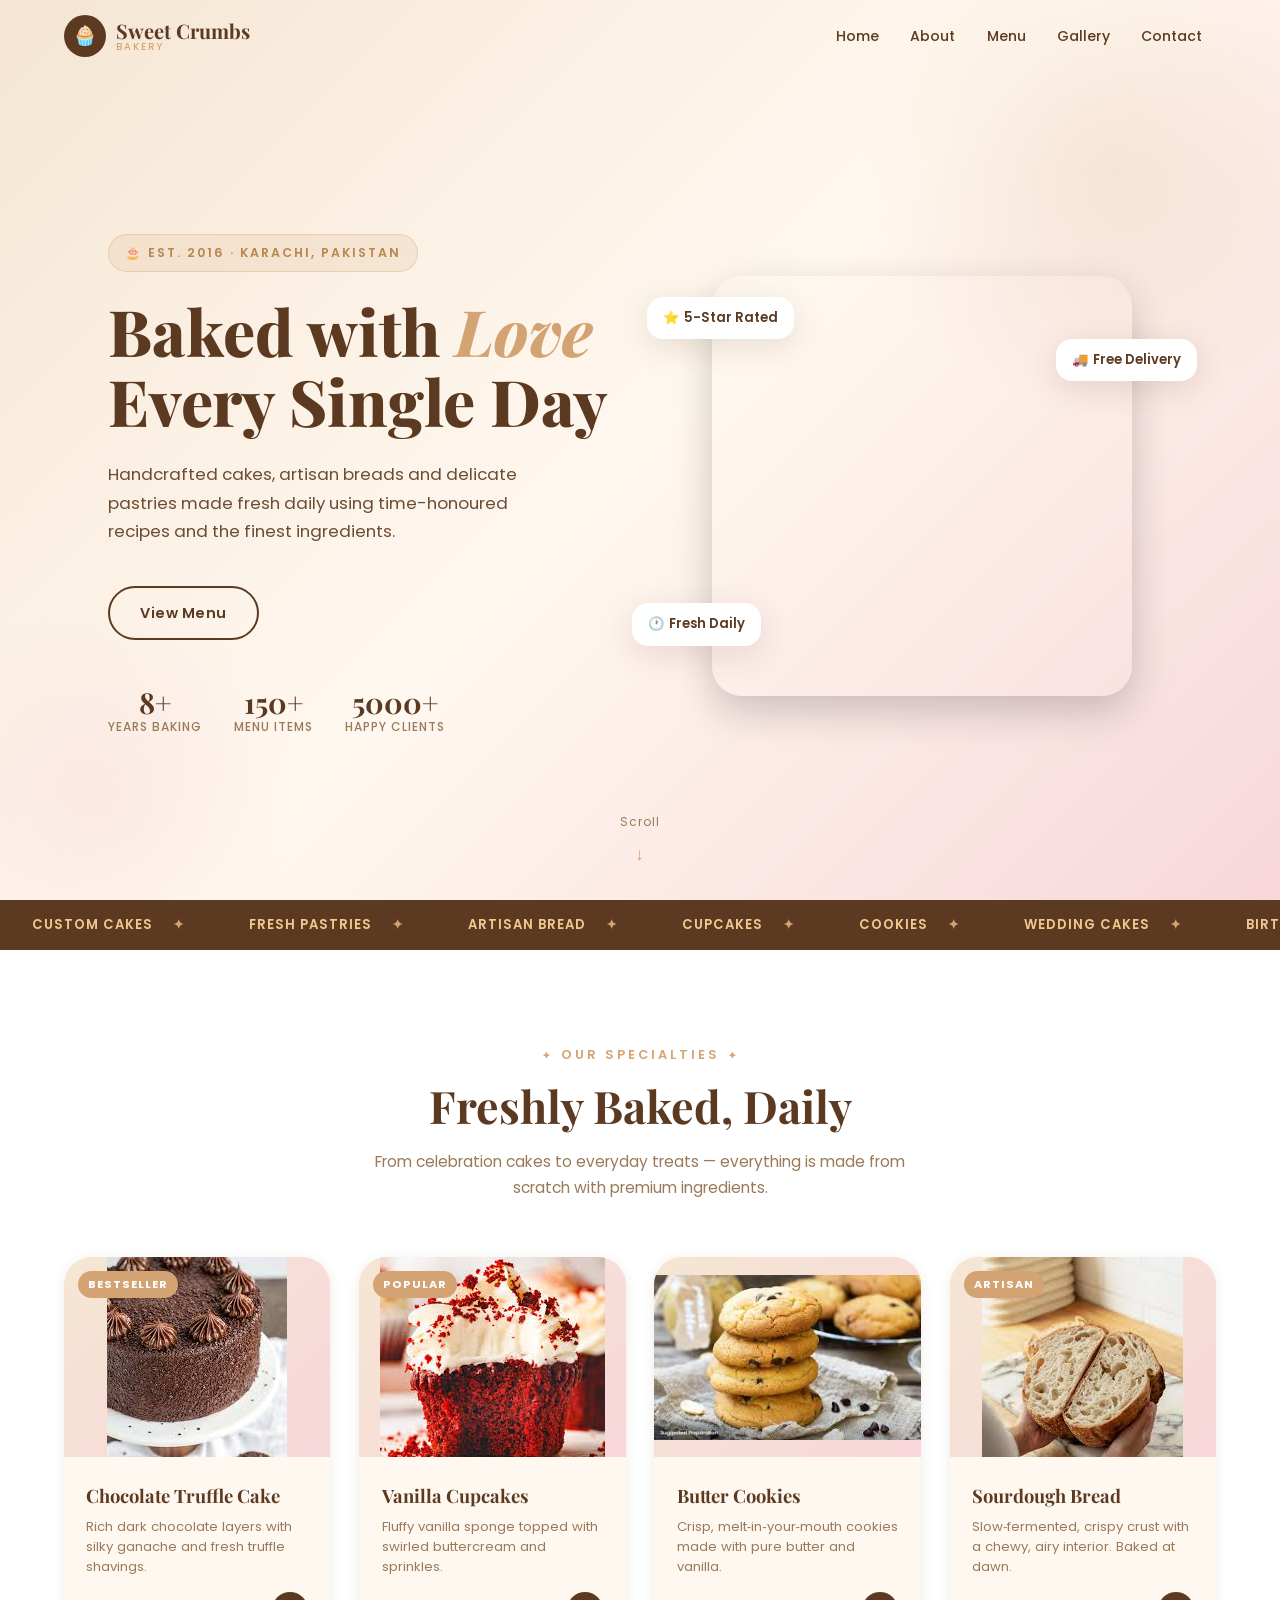
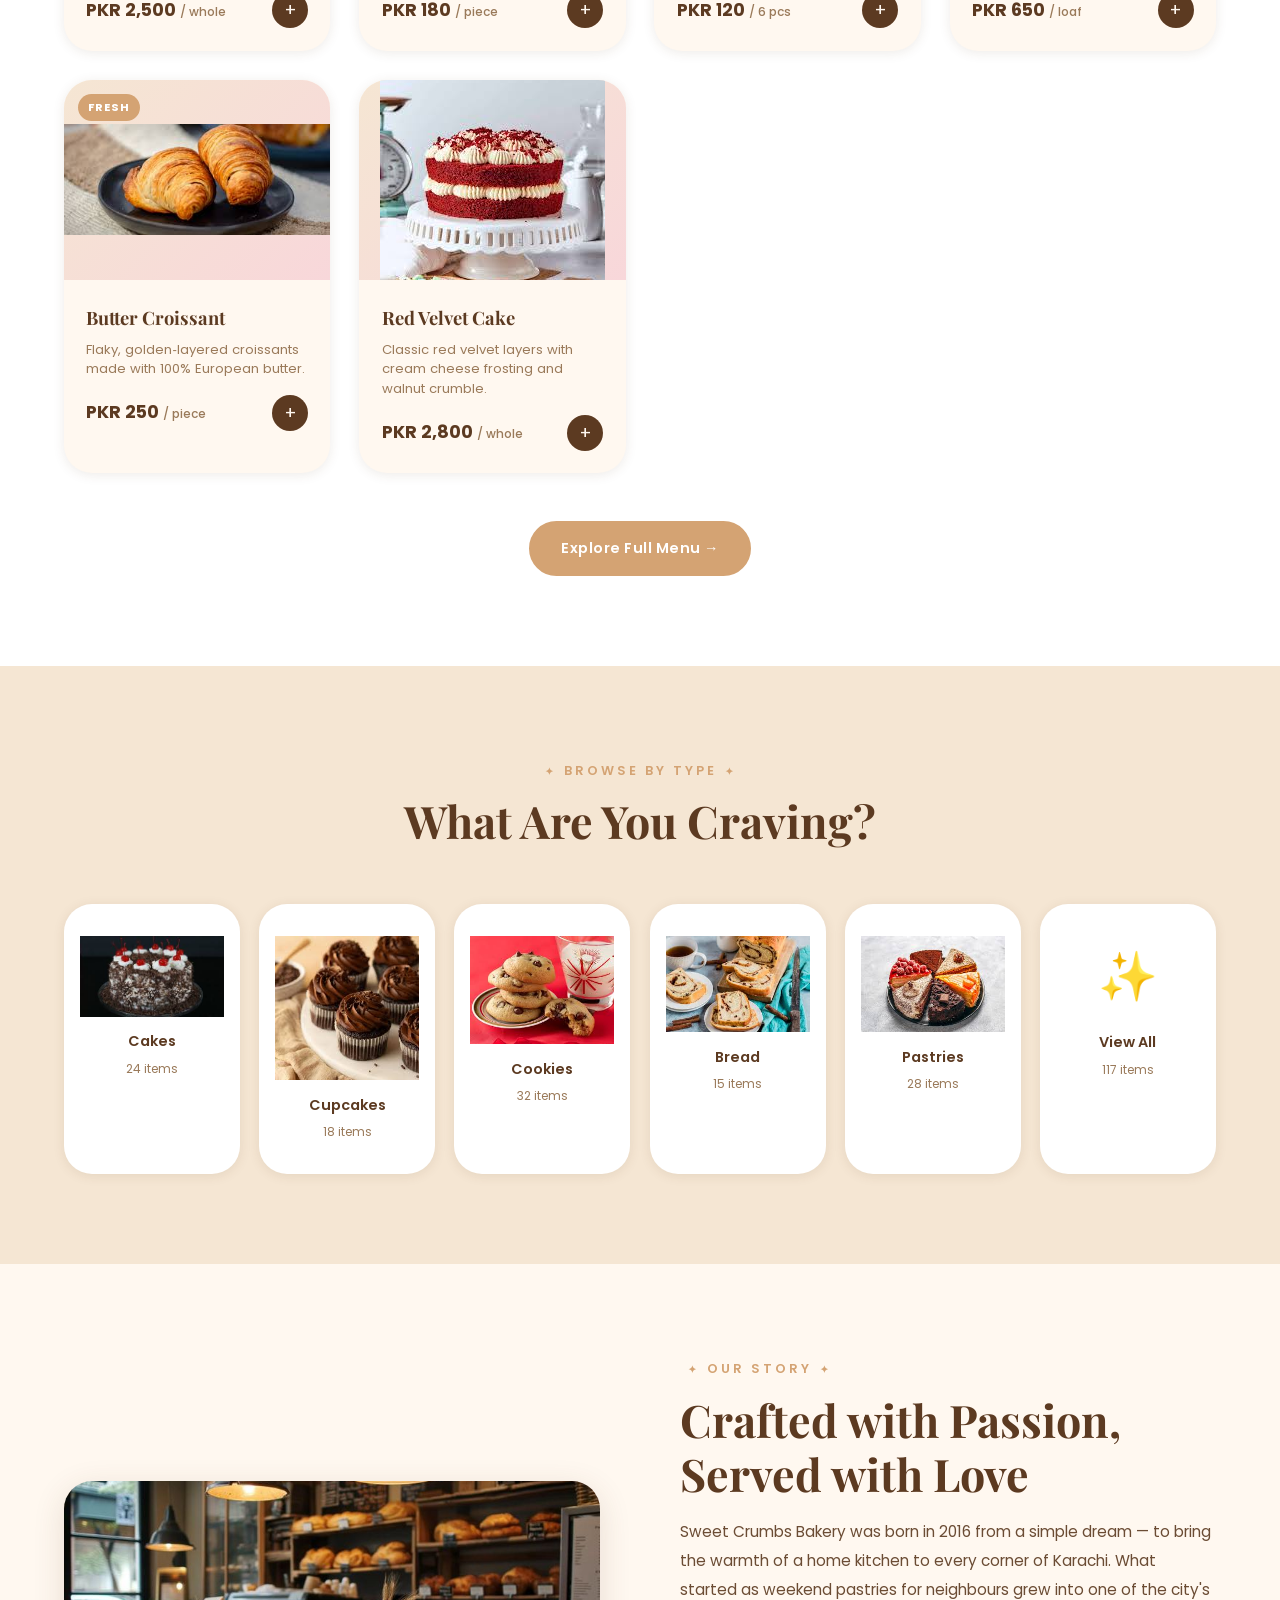
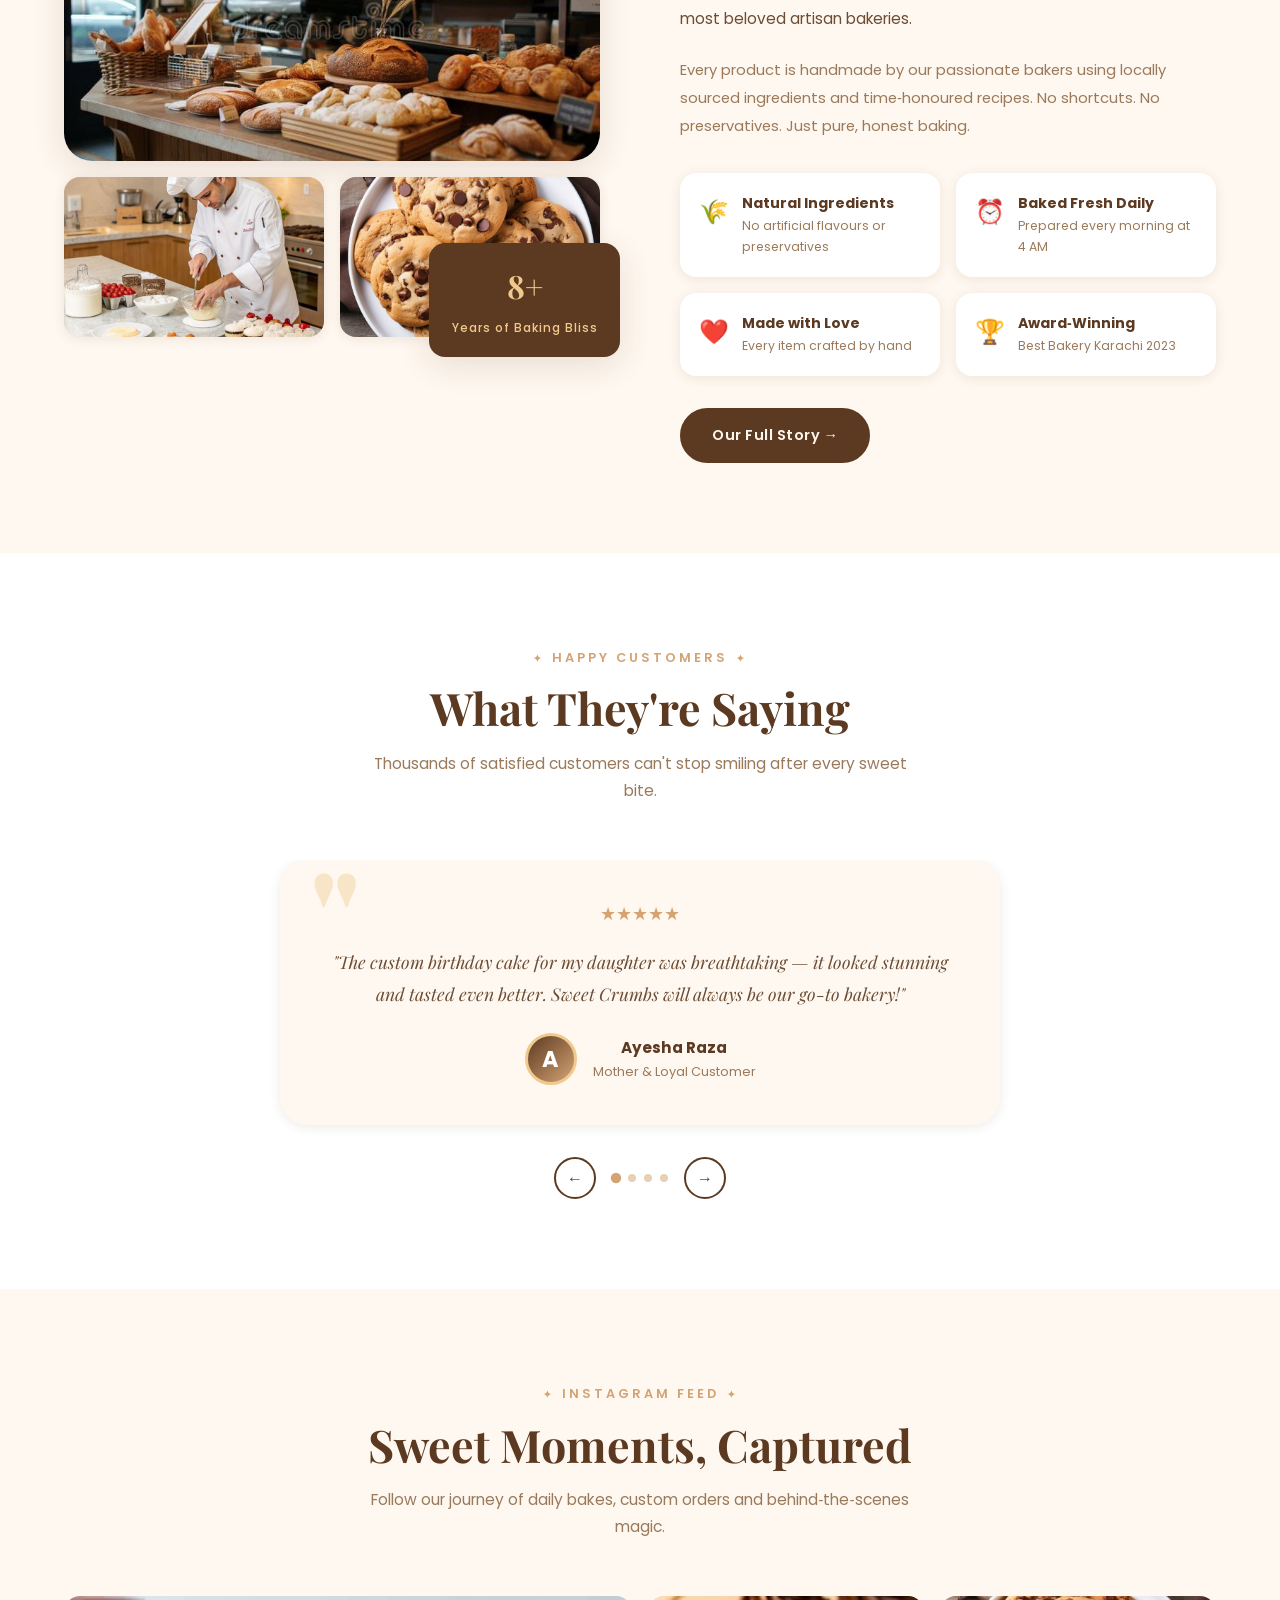
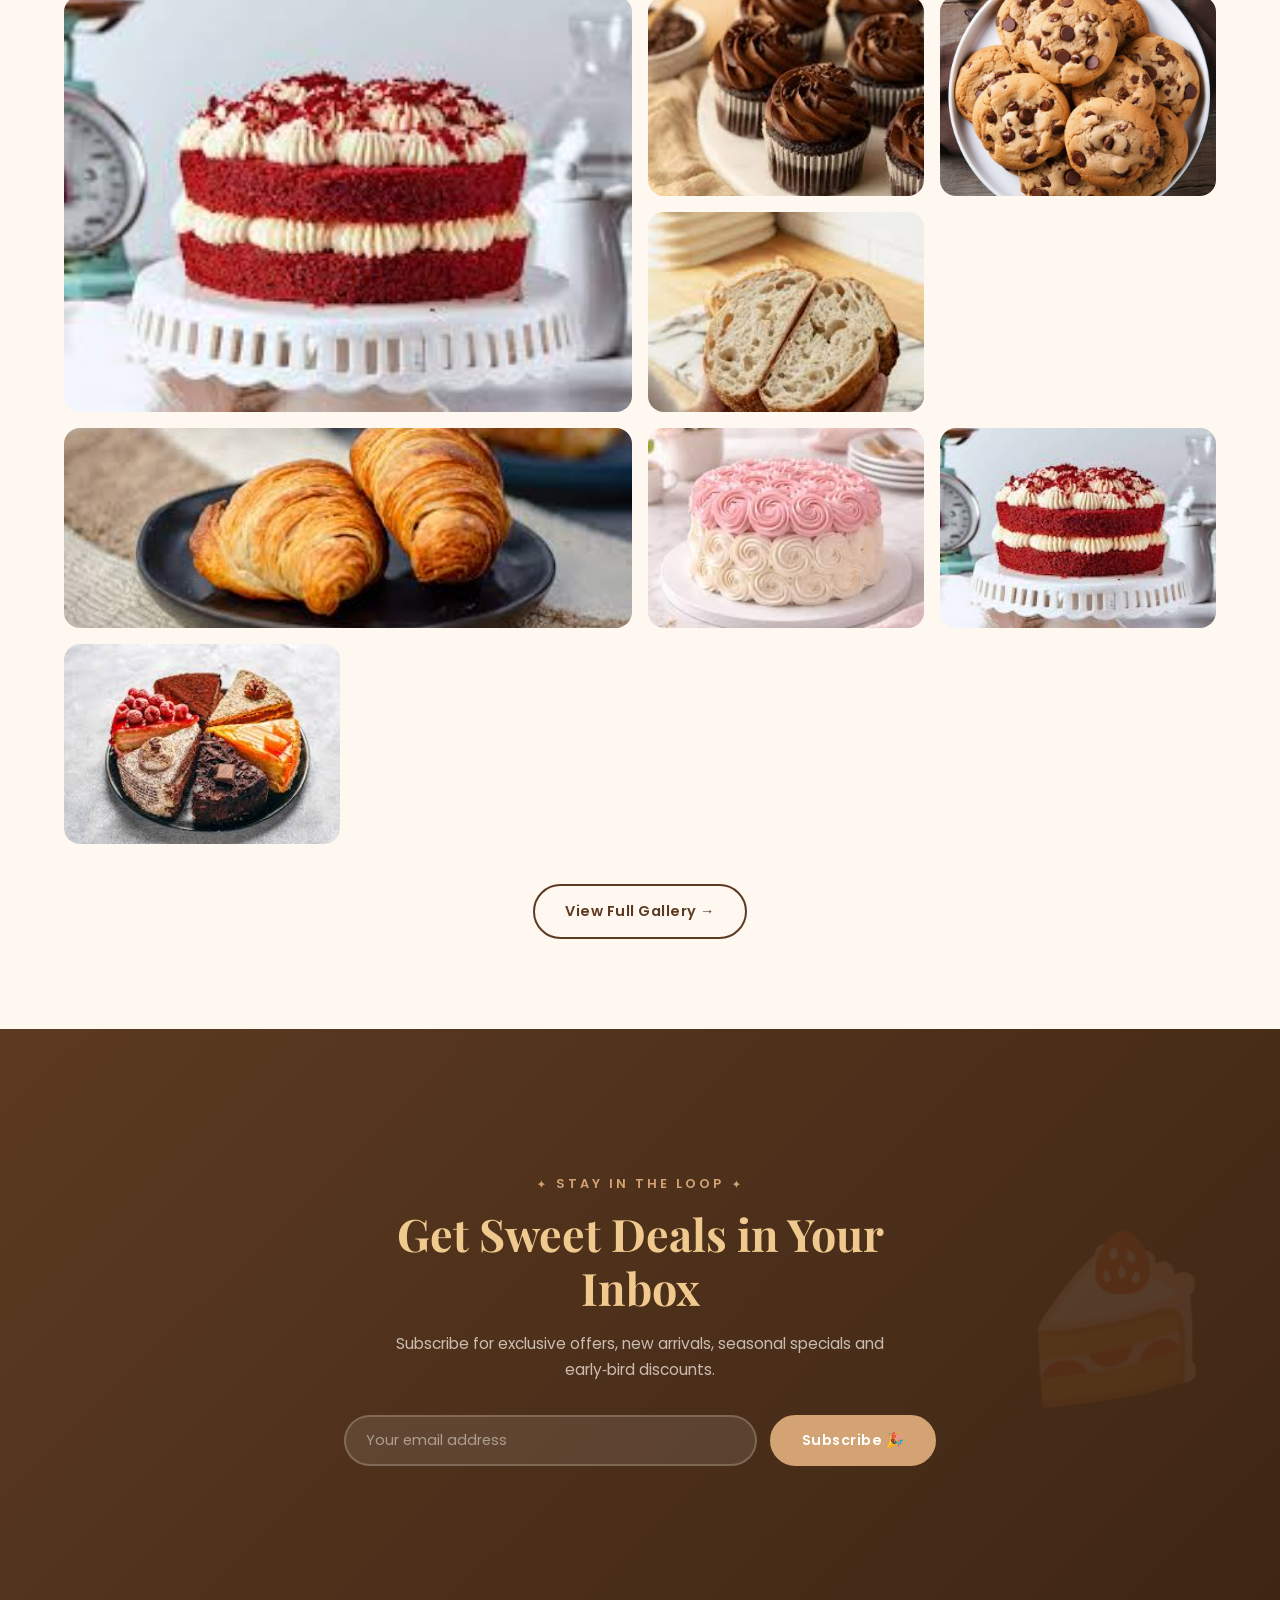
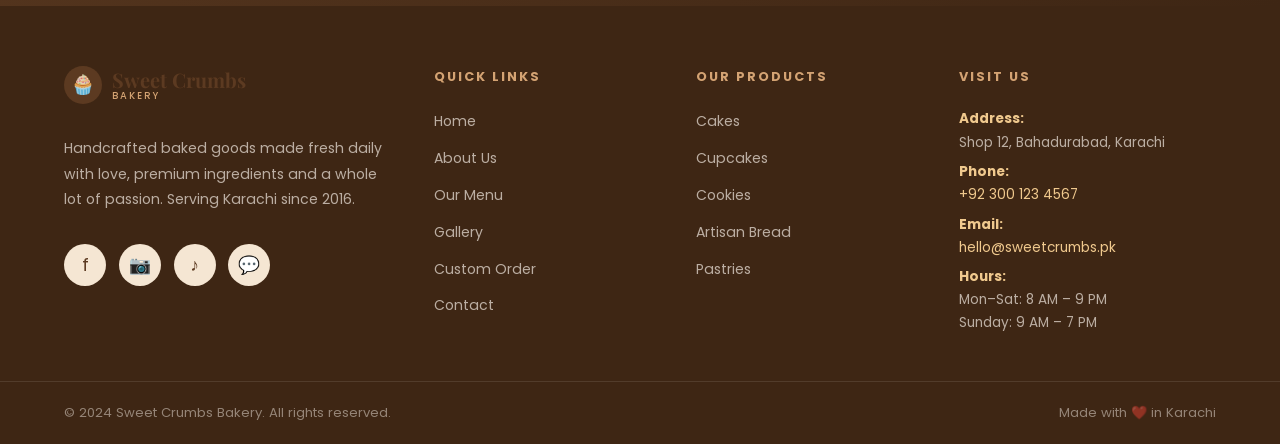
==== index.html @ fd93dc58 "Add files via upload" ====
<!DOCTYPE html>
<html lang="en">
<head>
  <meta charset="UTF-8" />
  <meta name="viewport" content="width=device-width, initial-scale=1.0" />
  <meta name="description" content="Sweet Crumbs Bakery – Handcrafted cakes, pastries, cupcakes and artisan breads baked fresh daily with love in Karachi." />
  <meta name="keywords" content="bakery, cakes, cupcakes, pastries, artisan bread, custom cakes, Karachi" />
  <meta name="author" content="Sweet Crumbs Bakery" />
  <title>Sweet Crumbs Bakery – Baked with Love</title>

  <!-- Google Fonts -->
  <link rel="preconnect" href="https://fonts.googleapis.com" />
  <link rel="preconnect" href="https://fonts.gstatic.com" crossorigin />
  <link href="https://fonts.googleapis.com/css2?family=Playfair+Display:ital,wght@0,400;0,500;0,600;0,700;0,800;1,400;1,600&family=Poppins:wght@300;400;500;600;700&display=swap" rel="stylesheet" />

  <!-- Main Stylesheet -->
  <link rel="stylesheet" href="style.css" />
</head>
<body>

  <!-- ========== LOADING SCREEN ========== -->
  <div id="loading-screen" role="status" aria-label="Loading">
    <div class="loader-logo">Sweet <span>Crumbs</span></div>
    <div class="loader-bar"><div class="loader-bar-fill"></div></div>
  </div>

  <!-- ========== SCROLL TO TOP ========== -->
  <button id="scroll-top" aria-label="Scroll back to top">↑</button>

  <!-- ========== NAVBAR ========== -->
  <header>
    <nav class="navbar" id="navbar" role="navigation" aria-label="Main navigation">
      <div class="nav-inner">

        <!-- Logo -->
        <a href="index.html" class="nav-logo" aria-label="Sweet Crumbs Bakery – Home">
          <div class="nav-logo-icon" aria-hidden="true">🧁</div>
          <div class="nav-logo-text">
            Sweet Crumbs
            <small>Bakery</small>
          </div>
        </a>

        <!-- Desktop Links -->
        <ul class="nav-links" role="list">
          <li><a href="index.html" class="active" aria-current="page">Home</a></li>
          <li><a href="about.html">About</a></li>
          <li><a href="menu.html">Menu</a></li>
          <li><a href="gallery.html">Gallery</a></li>
          <li><a href="contact.html">Contact</a></li>
          
        </ul>

        <!-- Hamburger Button -->
        <button class="hamburger" id="hamburger-btn" aria-label="Open mobile menu" aria-expanded="false" aria-controls="mobile-menu">
          <span></span>
          <span></span>
          <span></span>
        </button>

      </div>

      <!-- Mobile Menu -->
      <div id="mobile-menu" class="mobile-menu" role="navigation" aria-label="Mobile navigation">
        <a href="index.html">Home</a>
        <a href="about.html">About</a>
        <a href="menu.html">Menu</a>
        <a href="gallery.html">Gallery</a>
        <a href="contact.html">Contact</a>
        
      </div>

    </nav>
  </header>

  <main>

    <!-- ========== HERO SECTION ========== -->
<section class="hero" id="hero" aria-labelledby="hero-heading">
  <div class="hero-inner">

    <!-- Text Content -->
    <div class="hero-content">
      <div class="hero-badge">🎂 Est. 2016 · Karachi, Pakistan</div>

      <h1 class="hero-title" id="hero-heading">
        Baked with
        <em>Love</em>
        <span class="line-break">Every Single Day</span>
      </h1>

      <p class="hero-desc">
        Handcrafted cakes, artisan breads and delicate pastries made fresh
        daily using time-honoured recipes and the finest ingredients.
      </p>

      <div class="hero-btns">
       
        <a href="menu.html" class="btn btn-outline">View Menu</a>
      </div>

      <!-- Stats -->
      <div class="hero-stats">
        <div class="stat-item">
          <div class="stat-num" data-target="8" data-suffix="+">0+</div>
          <div class="stat-label">Years Baking</div>
        </div>

        <div class="stat-item">
          <div class="stat-num" data-target="150" data-suffix="+">0+</div>
          <div class="stat-label">Menu Items</div>
        </div>

        <div class="stat-item">
          <div class="stat-num" data-target="5000" data-suffix="+">0+</div>
          <div class="stat-label">Happy Clients</div>
        </div>
      </div>
    </div>
    <!-- /hero-content -->


    <!-- Visual -->
    <div class="hero-visual" aria-hidden="true">

      <!-- Video -->
      <div class="hero-video-wrap">
        <video autoplay muted loop playsinline class="hero-video">
          <source src="assets/video.crdownload" type="video/mp4">
          Your browser does not support the video tag.
        </video>
      </div>

      <div class="hero-float-1"><span>⭐</span>5-Star Rated</div>
      <div class="hero-float-2"><span>🕐</span>Fresh Daily</div>
      <div class="hero-float-3"><span>🚚</span>Free Delivery</div>

    </div>

  </div>
  <!-- /hero-inner -->

  <div class="scroll-indicator" aria-hidden="true">Scroll</div>
</section>



    <!-- ========== MARQUEE STRIP ========== -->
    <div class="marquee-strip" aria-hidden="true">
      <div class="marquee-track">
        <span class="marquee-item">Custom Cakes</span>
        <span class="marquee-item">Fresh Pastries</span>
        <span class="marquee-item">Artisan Bread</span>
        <span class="marquee-item">Cupcakes</span>
        <span class="marquee-item">Cookies</span>
        <span class="marquee-item">Wedding Cakes</span>
        <span class="marquee-item">Birthday Cakes</span>
        <span class="marquee-item">Macarons</span>
        <span class="marquee-item">Danish Pastries</span>
        <span class="marquee-item">Sourdough Bread</span>
        <!-- duplicated by JS for seamless loop -->
      </div>
    </div>

    <!-- ========== FEATURED PRODUCTS ========== -->
    <section class="featured section-pad" id="featured" aria-labelledby="featured-heading">
      <div class="container">

        <div class="section-header reveal">
          <span class="section-subtitle">Our Specialties</span>
          <h2 class="section-title" id="featured-heading">Freshly Baked, Daily</h2>
          <p class="section-desc">From celebration cakes to everyday treats — everything is made from scratch with premium ingredients.</p>
        </div>

        <div class="products-grid">

          <!-- Card 1 -->
          <article class="product-card reveal delay-1">
            <div class="product-img">
              <span class="product-badge">Bestseller</span>
              <span aria-hidden="true"><img src="assets/choclate triffle.jpg"></span>
            </div>
            <div class="product-body">
              <h3 class="product-name">Chocolate Truffle Cake</h3>
              <p class="product-desc">Rich dark chocolate layers with silky ganache and fresh truffle shavings.</p>
              <div class="product-footer">
                <div class="product-price">PKR 2,500 <span>/ whole</span></div>
                <button class="product-add" aria-label="Add Chocolate Truffle Cake to cart">+</button>
              </div>
            </div>
          </article>

          <!-- Card 2 -->
          <article class="product-card reveal delay-2">
            <div class="product-img">
              <span class="product-badge">Popular</span>
              <span aria-hidden="true"><img src="assets/Red Velvet Cupcakes.jpg"></span>
            </div>
            <div class="product-body">
              <h3 class="product-name">Vanilla Cupcakes</h3>
              <p class="product-desc">Fluffy vanilla sponge topped with swirled buttercream and sprinkles.</p>
              <div class="product-footer">
                <div class="product-price">PKR 180 <span>/ piece</span></div>
                <button class="product-add" aria-label="Add Vanilla Cupcakes to cart">+</button>
              </div>
            </div>
          </article>

          <!-- Card 3 -->
          <article class="product-card reveal delay-3">
            <div class="product-img">
              <span aria-hidden="true"><img src="assets/Butter Cookies.jpg"></span>
             
            </div>
            <div class="product-body">
              <h3 class="product-name">Butter Cookies</h3>
              <p class="product-desc">Crisp, melt‑in‑your‑mouth cookies made with pure butter and vanilla.</p>
              <div class="product-footer">
                <div class="product-price">PKR 120 <span>/ 6 pcs</span></div>
                <button class="product-add" aria-label="Add Butter Cookies to cart">+</button>
              </div>
            </div>
          </article>

          <!-- Card 4 -->
          <article class="product-card reveal delay-4">
            <div class="product-img">
              <span class="product-badge">Artisan</span>
              <span aria-hidden="true"><img src="assets/Classic-Sourdough.jpg"></span>
            </div>
            <div class="product-body">
              <h3 class="product-name">Sourdough Bread</h3>
              <p class="product-desc">Slow‑fermented, crispy crust with a chewy, airy interior. Baked at dawn.</p>
              <div class="product-footer">
                <div class="product-price">PKR 650 <span>/ loaf</span></div>
                <button class="product-add" aria-label="Add Sourdough Bread to cart">+</button>
              </div>
            </div>
          </article>

          <!-- Card 5 -->
          <article class="product-card reveal delay-1">
            <div class="product-img">
              <span class="product-badge">Fresh</span>
              <span aria-hidden="true"><img src="assets/Butter-Croissant.jpg"></span>
            </div>
            <div class="product-body">
              <h3 class="product-name">Butter Croissant</h3>
              <p class="product-desc">Flaky, golden‑layered croissants made with 100% European butter.</p>
              <div class="product-footer">
                <div class="product-price">PKR 250 <span>/ piece</span></div>
                <button class="product-add" aria-label="Add Butter Croissant to cart">+</button>
              </div>
            </div>
          </article>

          <!-- Card 6 -->
          <article class="product-card reveal delay-2">
            <div class="product-img">
              <span aria-hidden="true"><img src="assets/download.jpg"></span>
            </div>
            <div class="product-body">
              <h3 class="product-name">Red Velvet Cake</h3>
              <p class="product-desc">Classic red velvet layers with cream cheese frosting and walnut crumble.</p>
              <div class="product-footer">
                <div class="product-price">PKR 2,800 <span>/ whole</span></div>
                <button class="product-add" aria-label="Add Red Velvet Cake to cart">+</button>
              </div>

            </div>
          </article>

        </div><!-- /products-grid -->

        <div style="text-align:center;margin-top:3rem;">
          <a href="menu.html" class="btn btn-gold reveal">Explore Full Menu →</a>
        </div>

      </div>
    </section>

    <!-- ========== BROWSE BY CATEGORY ========== -->
    <section class="categories section-pad" id="categories" aria-labelledby="cats-heading">
      <div class="container">

        <div class="section-header reveal">
          <span class="section-subtitle">Browse By Type</span>
          <h2 class="section-title" id="cats-heading">What Are You Craving?</h2>
        </div>

        <div class="cats-grid">
          <div class="cat-card reveal delay-1" data-filter="cakes" role="button" tabindex="0" aria-label="Browse Cakes">
            <span class="cat-icon" aria-hidden="true"><img src="assets/Black Forest Cake.jpg"></span>
            <div class="cat-name">Cakes</div>
            <div class="cat-count">24 items</div>
          </div>
          <div class="cat-card reveal delay-2" data-filter="cupcakes" role="button" tabindex="0" aria-label="Browse Cupcakes">
            <span class="cat-icon" aria-hidden="true"><img src="assets/Chocolate Fudge Cupcakes.jpg"></span>
            <div class="cat-name">Cupcakes</div>
            <div class="cat-count">18 items</div>
          </div>
          <div class="cat-card reveal delay-3" data-filter="cookies" role="button" tabindex="0" aria-label="Browse Cookies">
            <span class="cat-icon" aria-hidden="true"><img src="assets/Chocolate-Chip-Cookies.jpg"></span>
            <div class="cat-name">Cookies</div>
            <div class="cat-count">32 items</div>
          </div>
          <div class="cat-card reveal delay-4" data-filter="bread" role="button" tabindex="0" aria-label="Browse Bread">
            <span class="cat-icon" aria-hidden="true"><img src="assets/Cinnamon Raisin Bread.jpg"></span>
            <div class="cat-name">Bread</div>
            <div class="cat-count">15 items</div>
          </div>
          <div class="cat-card reveal delay-1" data-filter="pastries" role="button" tabindex="0" aria-label="Browse Pastries">
            <span class="cat-icon" aria-hidden="true"><img src="assets/pastries.jpg"></span>
            <div class="cat-name">Pastries</div>
            <div class="cat-count">28 items</div>
          </div>
          <div class="cat-card reveal delay-2" data-filter="all" role="button" tabindex="0" aria-label="View All Products">
            <span class="cat-icon" aria-hidden="true">✨</span>
            <div class="cat-name">View All</div>
            <div class="cat-count">117 items</div>
          </div>
        </div>

      </div>
    </section>

    <!-- ========== ABOUT PREVIEW ========== -->
    <section class="about section-pad" id="about-preview" aria-labelledby="about-prev-heading">
      <div class="container">
        <div class="about-inner">

          <!-- Image Grid -->
          <div class="about-img-grid reveal-left">
            <div class="about-img-main" aria-hidden="true"><img src="assets/baker1.jpg" alt=""></div>
            <div class="about-img-sm" aria-hidden="true"><img src="assets/chef.jpg" alt=""></div>
            <div class="about-img-sm" aria-hidden="true"><img src="assets/cookie.jpg" alt=""></div>
            <div class="about-badge-float">
              <strong>8+</strong>
              <span>Years of Baking Bliss</span>
            </div>
          </div>

          <!-- Text -->
          <div class="about-content reveal-right">
            <span class="section-subtitle">Our Story</span>
            <h2 class="section-title" id="about-prev-heading">Crafted with Passion, Served with Love</h2>
            <p style="color:var(--text-mid);margin-bottom:1.5rem;font-size:.96rem;line-height:1.9;">
              Sweet Crumbs Bakery was born in 2016 from a simple dream — to bring the warmth of a home kitchen
              to every corner of Karachi. What started as weekend pastries for neighbours grew into one of the
              city's most beloved artisan bakeries.
            </p>
            <p style="color:var(--text-light);margin-bottom:2rem;font-size:.92rem;line-height:1.9;">
              Every product is handmade by our passionate bakers using locally sourced ingredients and time‑honoured
              recipes. No shortcuts. No preservatives. Just pure, honest baking.
            </p>

            <div class="about-features">
              <div class="about-feat-item">
                <div class="about-feat-icon" aria-hidden="true">🌾</div>
                <div>
                  <div class="about-feat-title">Natural Ingredients</div>
                  <div class="about-feat-desc">No artificial flavours or preservatives</div>
                </div>
              </div>
              <div class="about-feat-item">
                <div class="about-feat-icon" aria-hidden="true">⏰</div>
                <div>
                  <div class="about-feat-title">Baked Fresh Daily</div>
                  <div class="about-feat-desc">Prepared every morning at 4 AM</div>
                </div>
              </div>
              <div class="about-feat-item">
                <div class="about-feat-icon" aria-hidden="true">❤️</div>
                <div>
                  <div class="about-feat-title">Made with Love</div>
                  <div class="about-feat-desc">Every item crafted by hand</div>
                </div>
              </div>
              <div class="about-feat-item">
                <div class="about-feat-icon" aria-hidden="true">🏆</div>
                <div>
                  <div class="about-feat-title">Award‑Winning</div>
                  <div class="about-feat-desc">Best Bakery Karachi 2023</div>
                </div>
              </div>
            </div>

            <a href="about.html" class="btn btn-primary">Our Full Story →</a>
          </div>

        </div>
      </div>
    </section>

    <!-- ========== TESTIMONIALS ========== -->
    <section class="testimonials section-pad" id="testimonials" aria-labelledby="testi-heading">
      <div class="container">

        <div class="section-header reveal">
          <span class="section-subtitle">Happy Customers</span>
          <h2 class="section-title" id="testi-heading">What They're Saying</h2>
          <p class="section-desc">Thousands of satisfied customers can't stop smiling after every sweet bite.</p>
        </div>

        <div class="testimonials-slider reveal">
          <div class="testimonials-track">

            <!-- Slide 1 -->
            <div class="testimonial-slide">
              <div class="testimonial-card">
                <div class="testimonial-stars" aria-label="5 out of 5 stars">★★★★★</div>
                <p class="testimonial-text">
                  "The custom birthday cake for my daughter was breathtaking — it looked stunning and tasted
                  even better. Sweet Crumbs will always be our go‑to bakery!"
                </p>
                <div class="testimonial-author">
                  <div class="author-avatar" aria-hidden="true">A</div>
                  <div>
                    <div class="author-name">Ayesha Raza</div>
                    <div class="author-role">Mother &amp; Loyal Customer</div>
                  </div>
                </div>
              </div>
            </div>

            <!-- Slide 2 -->
            <div class="testimonial-slide">
              <div class="testimonial-card">
                <div class="testimonial-stars" aria-label="5 out of 5 stars">★★★★★</div>
                <p class="testimonial-text">
                  "I order their sourdough every week without fail. Perfect crust, soft inside, amazing
                  flavour — the best artisan bread in Karachi. Highly recommended!"
                </p>
                <div class="testimonial-author">
                  <div class="author-avatar" aria-hidden="true">O</div>
                  <div>
                    <div class="author-name">Omar Farooq</div>
                    <div class="author-role">Food Blogger, Karachi Eats</div>
                  </div>
                </div>
              </div>
            </div>

            <!-- Slide 3 -->
            <div class="testimonial-slide">
              <div class="testimonial-card">
                <div class="testimonial-stars" aria-label="5 out of 5 stars">★★★★★</div>
                <p class="testimonial-text">
                  "Our office ordered croissants for a corporate event and the feedback was incredible.
                  Professional, on‑time, and truly delicious. We'll definitely order again!"
                </p>
                <div class="testimonial-author">
                  <div class="author-avatar" aria-hidden="true">S</div>
                  <div>
                    <div class="author-name">Sara Khan</div>
                    <div class="author-role">HR Manager, Tech Firm</div>
                  </div>
                </div>
              </div>
            </div>

            <!-- Slide 4 -->
            <div class="testimonial-slide">
              <div class="testimonial-card">
                <div class="testimonial-stars" aria-label="5 out of 5 stars">★★★★★</div>
                <p class="testimonial-text">
                  "Their red velvet cake for our anniversary was a dream. Light frosting, not too sweet.
                  Every guest asked where we ordered from. Sweet Crumbs is pure magic!"
                </p>
                <div class="testimonial-author">
                  <div class="author-avatar" aria-hidden="true">Z</div>
                  <div>
                    <div class="author-name">Zara &amp; Bilal</div>
                    <div class="author-role">Anniversary Couple</div>
                  </div>
                </div>
              </div>
            </div>

          </div><!-- /testimonials-track -->

          <!-- Controls -->
          <div class="slider-controls">
            <button class="slider-btn prev" aria-label="Previous testimonial">←</button>
            <div class="slider-dots" role="tablist" aria-label="Testimonial navigation">
              <button class="slider-dot active" role="tab" aria-label="Testimonial 1" aria-selected="true"></button>
              <button class="slider-dot" role="tab" aria-label="Testimonial 2" aria-selected="false"></button>
              <button class="slider-dot" role="tab" aria-label="Testimonial 3" aria-selected="false"></button>
              <button class="slider-dot" role="tab" aria-label="Testimonial 4" aria-selected="false"></button>
            </div>
            <button class="slider-btn next" aria-label="Next testimonial">→</button>
          </div>

        </div><!-- /testimonials-slider -->
      </div>
    </section>

    <!-- ========== GALLERY PREVIEW / INSTAGRAM FEED ========== -->
    <section class="gallery-section section-pad" id="gallery-preview" aria-labelledby="gallery-prev-heading">
      <div class="container">
     
        <div class="section-header reveal">
          <span class="section-subtitle">Instagram Feed</span>
          <h2 class="section-title" id="gallery-prev-heading">Sweet Moments, Captured</h2>
          <p class="section-desc">Follow our journey of daily bakes, custom orders and behind‑the‑scenes magic.</p>
        </div>

        <div class="gallery-grid reveal">
          <div class="gallery-item" data-emoji="" tabindex="0" aria-label="Open: Custom chocolate cake" role="button"><img src="assets/download.jpg" alt=""></div>
          <div class="gallery-item" data-emoji="🧁" tabindex="0" aria-label="Open: Cupcake platter" role="button"><img src="assets/Chocolate Fudge Cupcakes.jpg" alt=""></div>
          <div class="gallery-item" data-emoji="🍪" tabindex="0" aria-label="Open: Fresh cookies" role="button"><img src="assets/cookie.jpg" alt=""></div>
          <div class="gallery-item" data-emoji="🍞" tabindex="0" aria-label="Open: Sourdough loaves" role="button"><img src="assets/Classic-Sourdough.jpg" alt=""></div>
          <div class="gallery-item" data-emoji="🥐" tabindex="0" aria-label="Open: Butter croissants" role="button"><img src="assets/Butter-Croissant.jpg" alt=""></div>
          <div class="gallery-item" data-emoji="💒" tabindex="0" aria-label="Open: Wedding cake" role="button"><img src="assets/white.jpg" alt=""></div>
          <div class="gallery-item" data-emoji="🍰" tabindex="0" aria-label="Open: Strawberry tart" role="button"><img src="assets/download.jpg" alt=""></div>
          <div class="gallery-item" data-emoji="✨" tabindex="0" aria-label="Open: Pastry display" role="button"><img src="assets/pastries.jpg" alt=""></div>
        </div>

        <div style="text-align:center;margin-top:2.5rem;">
          <a href="gallery.html" class="btn btn-outline reveal">View Full Gallery →</a>
        </div>

      </div>
    </section>

    <!-- Lightbox (shared) -->
    <div id="lightbox" class="lightbox" role="dialog" aria-modal="true" aria-label="Image preview">
      <button class="lightbox-close" aria-label="Close lightbox">✕</button>
      <div class="lightbox-content"></div>
    </div>

    <!-- ========== NEWSLETTER ========== -->
    <section class="newsletter section-pad-sm" id="newsletter" aria-labelledby="newsletter-heading">
      <div class="newsletter-inner">
        <span class="section-subtitle">Stay in the Loop</span>
        <h2 class="section-title" id="newsletter-heading">Get Sweet Deals in Your Inbox</h2>
        <p class="section-desc">Subscribe for exclusive offers, new arrivals, seasonal specials and early‑bird discounts.</p>
        <form class="newsletter-form" id="newsletter-form" novalidate aria-label="Newsletter subscription">
          <input type="email" class="newsletter-input" placeholder="Your email address" aria-label="Email address" required />
          <button type="submit" class="btn btn-gold">Subscribe 🎉</button>
        </form>
      </div>
    </section>

  </main>

  <!-- ========== FOOTER ========== -->
  <footer role="contentinfo">
    <div class="container">
      <div class="footer-top">

        <!-- Brand -->
        <div>
          <a href="index.html" class="nav-logo" style="display:inline-flex;gap:10px;align-items:center;margin-bottom:1rem;" aria-label="Sweet Crumbs Bakery">
            <div class="nav-logo-icon" style="width:38px;height:38px;" aria-hidden="true">🧁</div>
            <div class="nav-logo-text">Sweet Crumbs <small>Bakery</small></div>
          </a>
          <p class="footer-brand-desc">Handcrafted baked goods made fresh daily with love, premium ingredients and a whole lot of passion. Serving Karachi since 2016.</p>
          <div class="social-links">
            <a href="#" class="social-link" aria-label="Facebook">f</a>
            <a href="#" class="social-link" aria-label="Instagram">📷</a>
            <a href="#" class="social-link" aria-label="TikTok">♪</a>
            <a href="#" class="social-link" aria-label="WhatsApp">💬</a>
          </div>
        </div>

        <!-- Quick Links -->
        <div>
          <h3 class="footer-col-title">Quick Links</h3>
          <ul class="footer-links" role="list">
            <li><a href="index.html">Home</a></li>
            <li><a href="about.html">About Us</a></li>
            <li><a href="menu.html">Our Menu</a></li>
            <li><a href="gallery.html">Gallery</a></li>
            <li><a href="order.html">Custom Order</a></li>
            <li><a href="contact.html">Contact</a></li>
          </ul>
        </div>

        <!-- Products -->
        <div>
          <h3 class="footer-col-title">Our Products</h3>
          <ul class="footer-links" role="list">
            <li><a href="menu.html?cat=cakes">Cakes</a></li>
            <li><a href="menu.html?cat=cupcakes">Cupcakes</a></li>
            <li><a href="menu.html?cat=cookies">Cookies</a></li>
            <li><a href="menu.html?cat=bread">Artisan Bread</a></li>
            <li><a href="menu.html?cat=pastries">Pastries</a></li>
          </ul>
        </div>

        <!-- Contact -->
        <div>
          <h3 class="footer-col-title">Visit Us</h3>
          <address class="footer-hours" style="font-style:normal;">
            <p><strong>Address:</strong><br/>Shop 12, Bahadurabad, Karachi</p>
            <p><strong>Phone:</strong><br/><a href="tel:+923001234567" style="color:var(--gold-light);">+92 300 123 4567</a></p>
            <p><strong>Email:</strong><br/><a href="mailto:hello@sweetcrumbs.pk" style="color:var(--gold-light);">hello@sweetcrumbs.pk</a></p>
            <p><strong>Hours:</strong><br/>Mon–Sat: 8 AM – 9 PM<br/>Sunday: 9 AM – 7 PM</p>
          </address>
        </div>

      </div><!-- /footer-top -->
    </div>

    <div class="footer-bottom">
      <div class="container" style="display:flex;justify-content:space-between;flex-wrap:wrap;gap:.5rem;width:100%;">
        <p>© 2024 Sweet Crumbs Bakery. All rights reserved.</p>
        <p>Made with ❤️ in Karachi</p>
      </div>
    </div>
  </footer>

  <!-- Main JavaScript -->
  <script src="script.js"></script>
</body>
</html>
---- style.css ----
/* =========================================
   Sweet Crumbs Bakery - Main Stylesheet
   Version: 1.0
   Author: Senior Frontend Developer
   ========================================= */

/* ---- Google Fonts Import ---- */
@import url('https://fonts.googleapis.com/css2?family=Playfair+Display:ital,wght@0,400;0,500;0,600;0,700;0,800;1,400;1,600&family=Poppins:wght@300;400;500;600;700&display=swap');

/* =========================================
   CSS CUSTOM PROPERTIES (VARIABLES)
   ========================================= */
:root {
  --cream:       #FFF8F0;
  --brown:       #5C3A21;
  --brown-light: #7a5035;
  --brown-dark:  #3e2614;
  --pink:        #F8D7DA;
  --pink-dark:   #e8b4b8;
  --beige:       #F5E6D3;
  --beige-dark:  #e8d0b4;
  --gold:        #D4A373;
  --gold-dark:   #b8864f;
  --gold-light:  #f0c98e;
  --white:       #ffffff;
  --text-dark:   #2d1a0e;
  --text-mid:    #6b4c34;
  --text-light:  #9a7a5a;
  --shadow-sm:   0 2px 12px rgba(92,58,33,0.10);
  --shadow-md:   0 8px 32px rgba(92,58,33,0.14);
  --shadow-lg:   0 20px 60px rgba(92,58,33,0.18);
  --radius-sm:   8px;
  --radius-md:   16px;
  --radius-lg:   28px;
  --radius-xl:   48px;
  --transition:  all 0.35s cubic-bezier(0.4,0,0.2,1);
  --font-display: 'Playfair Display', Georgia, serif;
  --font-body:    'Poppins', sans-serif;
}

/* =========================================
   RESET & BASE STYLES
   ========================================= */
*, *::before, *::after { box-sizing: border-box; margin: 0; padding: 0; }

html {
  scroll-behavior: smooth;
  font-size: 16px;
}

body {
  font-family: var(--font-body);
  background-color: var(--cream);
  color: var(--text-dark);
  line-height: 1.7;
  overflow-x: hidden;
}

img { max-width: 100%; height: auto; display: block; }
a  { text-decoration: none; color: inherit; }
ul { list-style: none; }
button { cursor: pointer; font-family: var(--font-body); }
input, textarea, select { font-family: var(--font-body); }

/* =========================================
   LOADING SCREEN
   ========================================= */
#loading-screen {
  position: fixed; inset: 0; z-index: 9999;
  background: var(--cream);
  display: flex; flex-direction: column;
  align-items: center; justify-content: center;
  transition: opacity 0.6s ease, visibility 0.6s ease;
}
#loading-screen.hidden { opacity: 0; visibility: hidden; pointer-events: none; }

.loader-logo {
  font-family: var(--font-display);
  font-size: 2rem; font-weight: 700;
  color: var(--brown);
  margin-bottom: 1.5rem;
  letter-spacing: 1px;
}
.loader-logo span { color: var(--gold); }

.loader-bar {
  width: 200px; height: 3px;
  background: var(--beige-dark);
  border-radius: 99px; overflow: hidden;
}
.loader-bar-fill {
  height: 100%; width: 0%;
  background: linear-gradient(90deg, var(--gold), var(--brown));
  border-radius: 99px;
  animation: loadBar 1.8s ease forwards;
}
@keyframes loadBar { to { width: 100%; } }

/* =========================================
   SCROLL-TO-TOP BUTTON
   ========================================= */
#scroll-top {
  position: fixed; bottom: 28px; right: 28px; z-index: 999;
  width: 48px; height: 48px;
  background: var(--brown);
  color: var(--cream);
  border: none; border-radius: 50%;
  display: flex; align-items: center; justify-content: center;
  font-size: 1.2rem;
  box-shadow: var(--shadow-md);
  opacity: 0; visibility: hidden;
  transform: translateY(12px);
  transition: var(--transition);
}
#scroll-top.visible { opacity: 1; visibility: visible; transform: translateY(0); }
#scroll-top:hover { background: var(--gold); transform: translateY(-3px); box-shadow: var(--shadow-lg); }

/* =========================================
   UTILITY CLASSES
   ========================================= */
.container { max-width: 1200px; margin: 0 auto; padding: 0 1.5rem; }
.section-pad { padding: 90px 0; }
.section-pad-sm { padding: 60px 0; }

.section-header { text-align: center; margin-bottom: 3.5rem; }
.section-subtitle {
  display: inline-block;
  font-size: 0.8rem; font-weight: 600; letter-spacing: 3px;
  text-transform: uppercase;
  color: var(--gold);
  margin-bottom: 0.8rem;
}
.section-subtitle::before,
.section-subtitle::after {
  content: '✦';
  margin: 0 8px;
  font-size: 0.65rem;
}
.section-title {
  font-family: var(--font-display);
  font-size: clamp(1.9rem, 4vw, 2.8rem);
  font-weight: 700; line-height: 1.2;
  color: var(--brown);
  margin-bottom: 1rem;
}
.section-desc {
  max-width: 560px; margin: 0 auto;
  color: var(--text-light); font-size: 0.97rem;
}

.btn {
  display: inline-flex; align-items: center; gap: 8px;
  padding: 13px 30px;
  font-size: 0.9rem; font-weight: 600; letter-spacing: 0.5px;
  border-radius: var(--radius-xl);
  border: 2px solid transparent;
  transition: var(--transition);
}
.btn-primary {
  background: var(--brown); color: var(--cream);
  border-color: var(--brown);
}
.btn-primary:hover {
  background: var(--gold); border-color: var(--gold);
  transform: translateY(-2px); box-shadow: var(--shadow-md);
}
.btn-outline {
  background: transparent; color: var(--brown);
  border-color: var(--brown);
}
.btn-outline:hover {
  background: var(--brown); color: var(--cream);
  transform: translateY(-2px); box-shadow: var(--shadow-md);
}
.btn-gold {
  background: var(--gold); color: var(--white);
  border-color: var(--gold);
}
.btn-gold:hover {
  background: var(--gold-dark); border-color: var(--gold-dark);
  transform: translateY(-2px); box-shadow: var(--shadow-md);
}
.btn-white {
  background: var(--white); color: var(--brown);
  border-color: var(--white);
}
.btn-white:hover {
  background: transparent; color: var(--white);
  transform: translateY(-2px);
}

/* Scroll Reveal */
.reveal {
  opacity: 0; transform: translateY(40px);
  transition: opacity 0.7s ease, transform 0.7s ease;
}
.reveal.active { opacity: 1; transform: translateY(0); }
.reveal-left  { opacity: 0; transform: translateX(-50px); transition: opacity 0.7s ease, transform 0.7s ease; }
.reveal-right { opacity: 0; transform: translateX(50px);  transition: opacity 0.7s ease, transform 0.7s ease; }
.reveal-left.active, .reveal-right.active { opacity: 1; transform: translateX(0); }
.delay-1 { transition-delay: 0.15s; }
.delay-2 { transition-delay: 0.30s; }
.delay-3 { transition-delay: 0.45s; }
.delay-4 { transition-delay: 0.60s; }

/* =========================================
   NAVBAR
   ========================================= */
.navbar {
  position: fixed; top: 0; left: 0; right: 0; z-index: 900;
  padding: 0;
  transition: var(--transition);
}
.navbar.scrolled {
  background: rgba(255,248,240,0.96);
  backdrop-filter: blur(12px);
  box-shadow: var(--shadow-sm);
  padding: 0;
}

.nav-inner {
  display: flex; align-items: center; justify-content: space-between;
  max-width: 1200px; margin: 0 auto; padding: 0 1.5rem;
  height: 72px;
}

.nav-logo {
  display: flex; align-items: center; gap: 10px;
}
.nav-logo-icon {
  width: 42px; height: 42px;
  background: var(--brown);
  border-radius: 50%;
  display: flex; align-items: center; justify-content: center;
  font-size: 1.2rem;
  flex-shrink: 0;
}
.nav-logo-text {
  font-family: var(--font-display);
  font-size: 1.25rem; font-weight: 700;
  color: var(--brown); line-height: 1.1;
}
.nav-logo-text small {
  display: block; font-size: 0.6rem;
  font-family: var(--font-body); font-weight: 500;
  color: var(--gold); letter-spacing: 2px; text-transform: uppercase;
}

.nav-links {
  display: flex; align-items: center; gap: 0.2rem;
}
.nav-links a {
  padding: 8px 14px;
  font-size: 0.88rem; font-weight: 500;
  color: var(--brown);
  border-radius: var(--radius-sm);
  transition: var(--transition);
  position: relative;
}
.nav-links a::after {
  content: ''; position: absolute; bottom: 4px; left: 50%; right: 50%;
  height: 2px; background: var(--gold);
  border-radius: 99px;
  transition: var(--transition);
}
.nav-links a:hover::after,
.nav-links a.active::after { left: 14px; right: 14px; }
.nav-links a:hover, .nav-links a.active { color: var(--gold-dark); }
.nav-links .btn { margin-left: 10px; padding: 9px 22px; }

.hamburger {
  display: none; flex-direction: column; gap: 5px;
  background: none; border: none; padding: 6px;
  cursor: pointer;
}
.hamburger span {
  display: block; width: 24px; height: 2px;
  background: var(--brown); border-radius: 2px;
  transition: var(--transition);
}
.hamburger.open span:nth-child(1) { transform: translateY(7px) rotate(45deg); }
.hamburger.open span:nth-child(2) { opacity: 0; transform: scaleX(0); }
.hamburger.open span:nth-child(3) { transform: translateY(-7px) rotate(-45deg); }

.mobile-menu {
  display: none; position: fixed;
  top: 72px; left: 0; right: 0;
  background: rgba(255,248,240,0.98);
  backdrop-filter: blur(16px);
  padding: 1.5rem;
  box-shadow: var(--shadow-md);
  border-top: 1px solid var(--beige);
  flex-direction: column; gap: 0.3rem;
  transform: translateY(-10px); opacity: 0;
  transition: var(--transition);
  z-index: 899;
}
.mobile-menu.open {
  display: flex; transform: translateY(0); opacity: 1;
}
.mobile-menu a {
  padding: 12px 18px;
  font-size: 1rem; font-weight: 500; color: var(--brown);
  border-radius: var(--radius-sm);
  transition: var(--transition);
}
.mobile-menu a:hover { background: var(--beige); color: var(--gold-dark); }
.mobile-menu .btn { text-align: center; justify-content: center; margin-top: 0.5rem; }

/* =========================================
   HERO SECTION
   ========================================= */
.hero {
  min-height: 100vh;
  background: linear-gradient(135deg, var(--beige) 0%, var(--cream) 50%, var(--pink) 100%);
  display: flex; align-items: center;
  position: relative; overflow: hidden;
  padding-top: 72px;
}

/* Decorative shapes */
.hero::before {
  content: '';
  position: absolute; top: -80px; right: -80px;
  width: 500px; height: 500px;
  background: radial-gradient(circle, rgba(212,163,115,0.18) 0%, transparent 70%);
  border-radius: 50%;
}
.hero::after {
  content: '';
  position: absolute; bottom: -100px; left: -100px;
  width: 400px; height: 400px;
  background: radial-gradient(circle, rgba(248,215,218,0.4) 0%, transparent 70%);
  border-radius: 50%;
}

.hero-inner {
  display: grid; grid-template-columns: 1fr 1fr;
  gap: 4rem; align-items: center;
  max-width: 1200px; margin: 0 auto; padding: 4rem 1.5rem;
  position: relative; z-index: 1;
}

.hero-badge {
  display: inline-flex; align-items: center; gap: 8px;
  background: rgba(212,163,115,0.15);
  border: 1px solid rgba(212,163,115,0.35);
  color: var(--gold-dark);
  font-size: 0.78rem; font-weight: 600; letter-spacing: 2px;
  text-transform: uppercase;
  padding: 7px 16px;
  border-radius: var(--radius-xl);
  margin-bottom: 1.5rem;
  animation: fadeInDown 0.8s ease both;
}

.hero-title {
  font-family: var(--font-display);
  font-size: clamp(2.4rem, 5vw, 4rem);
  font-weight: 800; line-height: 1.1;
  color: var(--brown);
  margin-bottom: 1.5rem;
  animation: fadeInUp 0.9s 0.1s ease both;
}
.hero-title em { font-style: italic; color: var(--gold); }
.hero-title .line-break { display: block; }

.hero-desc {
  font-size: 1.05rem; color: var(--text-mid);
  margin-bottom: 2.5rem; max-width: 460px;
  animation: fadeInUp 0.9s 0.2s ease both;
}

.hero-video-wrap{
  width: 420px;
  height: 420px;
  border-radius: 30px;
  overflow: hidden;
  box-shadow: 0 15px 40px rgba(0,0,0,0.2);
}

.hero-video{
  width: 100%;
  height: 100%;
  object-fit: cover;
  display: block;
}















.hero-btns {
  display: flex; gap: 1rem; flex-wrap: wrap;
  margin-bottom: 3rem;
  animation: fadeInUp 0.9s 0.3s ease both;
}

.hero-stats {
  display: flex; gap: 2rem; flex-wrap: wrap;
  animation: fadeInUp 0.9s 0.4s ease both;
}
.stat-item { text-align: center; }
.stat-num {
  font-family: var(--font-display);
  font-size: 1.8rem; font-weight: 700; color: var(--brown);
  line-height: 1;
}
.stat-label {
  font-size: 0.75rem; font-weight: 500; color: var(--text-light);
  text-transform: uppercase; letter-spacing: 1px;
}

/* Hero image side */
.hero-visual {
  position: relative; display: flex;
  justify-content: center; align-items: center;
  animation: fadeIn 1s 0.3s ease both;
}
.hero-img-wrap {
  width: 420px; height: 420px; max-width: 100%;
  border-radius: 60% 40% 40% 60% / 50% 50% 50% 50%;
  overflow: hidden;
  box-shadow: var(--shadow-lg);
  animation: morphShape 8s ease-in-out infinite alternate;
  background: linear-gradient(135deg, var(--beige) 0%, var(--pink) 100%);
  display: flex; align-items: center; justify-content: center;
  font-size: 8rem;
}
@keyframes morphShape {
  0%  { border-radius: 60% 40% 40% 60% / 50% 50% 50% 50%; }
  50% { border-radius: 40% 60% 60% 40% / 60% 40% 60% 40%; }
  100%{ border-radius: 55% 45% 38% 62% / 48% 55% 45% 52%; }
}

/* Floating badges on hero */
.hero-float-1, .hero-float-2, .hero-float-3 {
  position: absolute;
  background: var(--white);
  border-radius: var(--radius-md);
  box-shadow: var(--shadow-md);
  padding: 10px 16px;
  font-size: 0.82rem; font-weight: 600;
  color: var(--brown);
  white-space: nowrap;
}
.hero-float-1 { top: 5%; left: -5%; animation: float1 4s ease-in-out infinite; }
.hero-float-2 { bottom: 12%; left: -8%; animation: float2 5s ease-in-out infinite; }
.hero-float-3 { top: 15%; right: -5%; animation: float3 4.5s ease-in-out infinite; }
.hero-float-1 span, .hero-float-2 span, .hero-float-3 span { margin-right: 5px; }

@keyframes float1 { 0%,100%{transform:translateY(0)} 50%{transform:translateY(-10px)} }
@keyframes float2 { 0%,100%{transform:translateY(0)} 50%{transform:translateY(8px)} }
@keyframes float3 { 0%,100%{transform:translateY(0)} 50%{transform:translateY(-6px)} }

/* Scroll indicator */
.scroll-indicator {
  position: absolute; bottom: 30px; left: 50%;
  transform: translateX(-50%);
  display: flex; flex-direction: column; align-items: center; gap: 8px;
  color: var(--text-light); font-size: 0.75rem; letter-spacing: 1px;
  animation: bounce 2s ease-in-out infinite;
}
.scroll-indicator::after {
  content: '↓';
  font-size: 1.1rem; color: var(--gold);
}
@keyframes bounce { 0%,100%{transform:translateX(-50%) translateY(0)} 50%{transform:translateX(-50%) translateY(6px)} }

@keyframes fadeInDown { from{opacity:0;transform:translateY(-20px)} to{opacity:1;transform:translateY(0)} }
@keyframes fadeInUp   { from{opacity:0;transform:translateY(30px)}  to{opacity:1;transform:translateY(0)} }
@keyframes fadeIn     { from{opacity:0}                              to{opacity:1} }

/* =========================================
   MARQUEE STRIP
   ========================================= */
.marquee-strip {
  background: var(--brown); overflow: hidden; padding: 14px 0;
}
.marquee-track {
  display: flex; gap: 0; white-space: nowrap;
  animation: marquee 25s linear infinite;
}
.marquee-item {
  display: inline-flex; align-items: center; gap: 10px;
  padding: 0 2rem;
  font-size: 0.82rem; font-weight: 600; letter-spacing: 1px;
  color: var(--gold-light); text-transform: uppercase;
}
.marquee-item::after { content: '✦'; color: var(--gold); margin-left: 10px; }
@keyframes marquee { from{transform:translateX(0)} to{transform:translateX(-50%)} }

/* =========================================
   FEATURED PRODUCTS
   ========================================= */
.featured { background: var(--white); }

.products-grid {
  display: grid;
  grid-template-columns: repeat(auto-fill, minmax(230px, 1fr));
  gap: 1.8rem;
}

.product-card {
  background: var(--cream);
  border-radius: var(--radius-lg);
  overflow: hidden;
  box-shadow: var(--shadow-sm);
  transition: var(--transition);
  position: relative;
}
.product-card:hover {
  transform: translateY(-8px);
  box-shadow: var(--shadow-lg);
}

.product-img {
  height: 200px;
  background: linear-gradient(135deg, var(--beige), var(--pink));
  display: flex; align-items: center; justify-content: center;
  font-size: 4.5rem;
  position: relative; overflow: hidden;
  transition: var(--transition);
}
.product-img::after {
  content: '';
  position: absolute; inset: 0;
  background: rgba(92,58,33,0);
  transition: var(--transition);
}
.product-card:hover .product-img::after { background: rgba(92,58,33,0.08); }
.product-img img {
  width: 100%; height: 100%; object-fit: cover;
  transition: transform 0.5s ease;
}
.product-card:hover .product-img img { transform: scale(1.08); }

.product-badge {
  position: absolute; top: 14px; left: 14px;
  background: var(--gold); color: var(--white);
  font-size: 0.7rem; font-weight: 700; letter-spacing: 1px;
  text-transform: uppercase;
  padding: 4px 10px; border-radius: var(--radius-xl);
}

.product-body { padding: 1.4rem; }
.product-name {
  font-family: var(--font-display);
  font-size: 1.15rem; font-weight: 700; color: var(--brown);
  margin-bottom: 0.4rem;
}
.product-desc {
  font-size: 0.82rem; color: var(--text-light);
  margin-bottom: 1rem; line-height: 1.5;
}
.product-footer {
  display: flex; align-items: center; justify-content: space-between;
}
.product-price {
  font-size: 1.1rem; font-weight: 700; color: var(--brown);
}
.product-price span { font-size: 0.75rem; font-weight: 500; color: var(--text-light); }
.product-add {
  width: 36px; height: 36px;
  background: var(--brown); color: var(--cream);
  border: none; border-radius: 50%;
  display: flex; align-items: center; justify-content: center;
  font-size: 1.1rem; transition: var(--transition);
}
.product-add:hover { background: var(--gold); transform: scale(1.15) rotate(90deg); }

/* =========================================
   ABOUT SECTION
   ========================================= */
.about { background: var(--cream); }

.about-inner {
  display: grid; grid-template-columns: 1fr 1fr;
  gap: 5rem; align-items: center;
}

.about-img-grid {
  display: grid;
  grid-template-columns: 1fr 1fr;
  grid-template-rows: auto auto;
  gap: 1rem; position: relative;
}
.about-img-main {
  grid-column: 1 / -1;
  height: 280px;
  border-radius: var(--radius-lg);
  overflow: hidden;
  background: linear-gradient(135deg, var(--beige), var(--pink));
  display: flex; align-items: center; justify-content: center;
  font-size: 6rem; box-shadow: var(--shadow-md);
}
.about-img-sm {
  height: 160px;
  border-radius: var(--radius-md);
  overflow: hidden;
  background: linear-gradient(135deg, var(--pink), var(--beige));
  display: flex; align-items: center; justify-content: center;
  font-size: 4rem; box-shadow: var(--shadow-sm);
}
.about-img-main img,
.about-img-sm img { width: 100%; height: 100%; object-fit: cover; }

.about-badge-float {
  position: absolute; bottom: -20px; right: -20px;
  background: var(--brown);
  color: var(--gold-light);
  border-radius: var(--radius-md);
  padding: 1rem 1.4rem;
  text-align: center;
  box-shadow: var(--shadow-md);
}
.about-badge-float strong {
  display: block;
  font-family: var(--font-display); font-size: 2rem; font-weight: 700;
}
.about-badge-float span {
  font-size: 0.75rem; font-weight: 500; letter-spacing: 1px;
}

.about-content { position: relative; }
.about-features { display: grid; grid-template-columns: 1fr 1fr; gap: 1rem; margin: 2rem 0; }
.about-feat-item {
  background: var(--white);
  border-radius: var(--radius-md);
  padding: 1.2rem; display: flex; gap: 0.8rem; align-items: flex-start;
  box-shadow: var(--shadow-sm);
  transition: var(--transition);
}
.about-feat-item:hover { transform: translateY(-3px); box-shadow: var(--shadow-md); }
.about-feat-icon {
  font-size: 1.5rem; flex-shrink: 0;
}
.about-feat-title {
  font-size: 0.88rem; font-weight: 700; color: var(--brown);
}
.about-feat-desc { font-size: 0.77rem; color: var(--text-light); }

/* =========================================
   CATEGORIES / SPECIAL SECTION
   ========================================= */
.categories { background: var(--beige); }

.cats-grid {
  display: grid;
  grid-template-columns: repeat(auto-fill, minmax(160px, 1fr));
  gap: 1.2rem;
}

.cat-card {
  background: var(--white);
  border-radius: var(--radius-lg);
  padding: 2rem 1rem;
  text-align: center;
  box-shadow: var(--shadow-sm);
  transition: var(--transition);
  cursor: pointer;
}
.cat-card:hover {
  background: var(--brown); color: var(--cream);
  transform: translateY(-6px); box-shadow: var(--shadow-md);
}
.cat-icon { font-size: 3rem; margin-bottom: 0.8rem; display: block; }
.cat-name { font-size: 0.9rem; font-weight: 600; color: var(--brown); }
.cat-card:hover .cat-name { color: var(--gold-light); }
.cat-count { font-size: 0.75rem; color: var(--text-light); margin-top: 0.3rem; }
.cat-card:hover .cat-count { color: rgba(255,248,240,0.7); }

/* =========================================
   TESTIMONIALS
   ========================================= */
.testimonials { background: var(--white); }

.testimonials-slider { position: relative; overflow: hidden; }
.testimonials-track {
  display: flex; transition: transform 0.55s cubic-bezier(0.4,0,0.2,1);
}
.testimonial-slide {
  min-width: 100%; padding: 0 1rem;
}

.testimonial-card {
  max-width: 720px; margin: 0 auto;
  background: var(--cream);
  border-radius: var(--radius-lg);
  padding: 2.5rem;
  box-shadow: var(--shadow-sm);
  text-align: center;
  position: relative;
}
.testimonial-card::before {
  content: '"';
  position: absolute; top: -10px; left: 30px;
  font-family: var(--font-display);
  font-size: 8rem; font-weight: 800;
  color: var(--gold-light); opacity: 0.4;
  line-height: 1;
}

.testimonial-text {
  font-family: var(--font-display);
  font-size: 1.1rem; font-style: italic;
  color: var(--text-mid); line-height: 1.8;
  margin-bottom: 1.5rem;
}

.testimonial-stars { color: var(--gold); margin-bottom: 1rem; font-size: 1.1rem; }

.testimonial-author { display: flex; align-items: center; gap: 1rem; justify-content: center; }
.author-avatar {
  width: 52px; height: 52px;
  border-radius: 50%; overflow: hidden;
  background: linear-gradient(135deg, var(--brown), var(--gold));
  display: flex; align-items: center; justify-content: center;
  font-size: 1.4rem; color: white; font-weight: 700;
  border: 3px solid var(--gold-light);
  flex-shrink: 0;
}
.author-name { font-size: 0.95rem; font-weight: 700; color: var(--brown); }
.author-role { font-size: 0.8rem; color: var(--text-light); }

.slider-controls {
  display: flex; align-items: center; justify-content: center;
  gap: 1rem; margin-top: 2rem;
}
.slider-btn {
  width: 42px; height: 42px;
  border-radius: 50%; border: 2px solid var(--brown);
  background: transparent; color: var(--brown);
  display: flex; align-items: center; justify-content: center;
  font-size: 1rem; transition: var(--transition);
}
.slider-btn:hover { background: var(--brown); color: var(--cream); }

.slider-dots { display: flex; gap: 8px; }
.slider-dot {
  width: 8px; height: 8px; border-radius: 50%;
  background: var(--beige-dark); border: none;
  cursor: pointer; transition: var(--transition);
}
.slider-dot.active { background: var(--gold); transform: scale(1.3); }

/* =========================================
   GALLERY
   ========================================= */
.gallery-section { background: var(--cream); }

.gallery-grid {
  display: grid;
  grid-template-columns: repeat(4, 1fr);
  grid-auto-rows: 200px;
  gap: 1rem;
}
.gallery-item {
  border-radius: var(--radius-md); overflow: hidden;
  background: linear-gradient(135deg, var(--beige), var(--pink));
  display: flex; align-items: center; justify-content: center;
  font-size: 4rem; position: relative; cursor: pointer;
  transition: var(--transition);
}
.gallery-item:nth-child(1) { grid-column: span 2; grid-row: span 2; font-size: 7rem; }
.gallery-item:nth-child(5) { grid-column: span 2; }
.gallery-item img { width: 100%; height: 100%; object-fit: cover; transition: transform 0.5s ease; }
.gallery-item::after {
  content: '🔍';
  position: absolute; inset: 0;
  background: rgba(92,58,33,0.55);
  display: flex; align-items: center; justify-content: center;
  font-size: 2rem; opacity: 0;
  transition: var(--transition);
}
.gallery-item:hover::after { opacity: 1; }
.gallery-item:hover img { transform: scale(1.08); }
.gallery-item:hover { box-shadow: var(--shadow-md); }

/* Lightbox */
.lightbox {
  display: none; position: fixed; inset: 0; z-index: 9998;
  background: rgba(0,0,0,0.85);
  align-items: center; justify-content: center;
  backdrop-filter: blur(4px);
}
.lightbox.open { display: flex; }
.lightbox-content {
  max-width: 80vw; max-height: 80vh;
  border-radius: var(--radius-md); overflow: hidden;
  box-shadow: var(--shadow-lg);
  background: var(--cream);
  display: flex; align-items: center; justify-content: center;
  font-size: 10rem; padding: 2rem;
}
.lightbox-close {
  position: absolute; top: 24px; right: 24px;
  width: 44px; height: 44px;
  background: var(--white); border: none; border-radius: 50%;
  font-size: 1.2rem; cursor: pointer;
  display: flex; align-items: center; justify-content: center;
  transition: var(--transition);
}
.lightbox-close:hover { background: var(--gold); color: white; }

/* =========================================
   NEWSLETTER
   ========================================= */
.newsletter {
  background: linear-gradient(135deg, var(--brown) 0%, var(--brown-dark) 100%);
  position: relative; overflow: hidden;
}
.newsletter::before {
  content: '🍰';
  position: absolute; right: 5%; top: 50%; transform: translateY(-50%);
  font-size: 10rem; opacity: 0.08;
}
.newsletter-inner {
  max-width: 640px; margin: 0 auto; text-align: center;
  padding: 5rem 1.5rem;
  position: relative; z-index: 1;
}
.newsletter .section-title { color: var(--gold-light); }
.newsletter .section-desc { color: rgba(255,248,240,0.7); }
.newsletter-form {
  display: flex; gap: 0.8rem; margin-top: 2rem;
  flex-wrap: wrap; justify-content: center;
}
.newsletter-input {
  flex: 1; min-width: 220px;
  padding: 13px 20px;
  border: 2px solid rgba(255,248,240,0.2);
  border-radius: var(--radius-xl);
  background: rgba(255,248,240,0.1);
  color: var(--cream); font-size: 0.9rem;
  outline: none; transition: var(--transition);
}
.newsletter-input::placeholder { color: rgba(255,248,240,0.5); }
.newsletter-input:focus { border-color: var(--gold); background: rgba(255,248,240,0.15); }

/* =========================================
   CONTACT PAGE
   ========================================= */
.contact-page { background: var(--cream); padding-top: 120px; }

.contact-grid {
  display: grid; grid-template-columns: 1fr 1.4fr;
  gap: 3rem; align-items: start;
}

.contact-info { }
.contact-info-item {
  display: flex; gap: 1rem; align-items: flex-start;
  margin-bottom: 1.8rem;
}
.contact-info-icon {
  width: 50px; height: 50px;
  background: var(--beige);
  border-radius: var(--radius-md);
  display: flex; align-items: center; justify-content: center;
  font-size: 1.4rem; flex-shrink: 0;
  transition: var(--transition);
}
.contact-info-item:hover .contact-info-icon { background: var(--brown); }
.contact-info-label { font-size: 0.8rem; font-weight: 600; color: var(--text-light); text-transform: uppercase; letter-spacing: 1px; margin-bottom: 0.2rem; }
.contact-info-value { font-size: 0.95rem; font-weight: 500; color: var(--brown); }

.social-links { display: flex; gap: 0.8rem; margin-top: 2rem; }
.social-link {
  width: 42px; height: 42px;
  background: var(--beige);
  border-radius: 50%;
  display: flex; align-items: center; justify-content: center;
  font-size: 1.1rem; transition: var(--transition);
  color: var(--brown);
}
.social-link:hover { background: var(--brown); color: var(--cream); transform: translateY(-3px); }

.map-embed {
  margin-top: 2rem;
  border-radius: var(--radius-lg); overflow: hidden;
  height: 200px; background: var(--beige);
  display: flex; align-items: center; justify-content: center;
  font-size: 3rem; box-shadow: var(--shadow-sm);
}

/* =========================================
   FORMS (Shared)
   ========================================= */
.form-card {
  background: var(--white);
  border-radius: var(--radius-lg);
  padding: 2.5rem;
  box-shadow: var(--shadow-md);
}

.form-row { display: grid; grid-template-columns: 1fr 1fr; gap: 1.2rem; }
.form-group { margin-bottom: 1.4rem; }
.form-label {
  display: block; font-size: 0.82rem; font-weight: 600;
  color: var(--brown); margin-bottom: 0.5rem; letter-spacing: 0.3px;
}
.form-control {
  width: 100%;
  padding: 12px 16px;
  border: 2px solid var(--beige-dark);
  border-radius: var(--radius-md);
  background: var(--cream);
  font-size: 0.9rem; color: var(--text-dark);
  outline: none; transition: var(--transition);
  appearance: none;
}
.form-control:focus { border-color: var(--gold); background: var(--white); box-shadow: 0 0 0 3px rgba(212,163,115,0.15); }
.form-control.error { border-color: #e74c3c; }
.form-error { font-size: 0.78rem; color: #e74c3c; margin-top: 0.3rem; display: none; }
.form-error.visible { display: block; }
textarea.form-control { resize: vertical; min-height: 120px; }
select.form-control { background-image: url("data:image/svg+xml,%3Csvg xmlns='http://www.w3.org/2000/svg' viewBox='0 0 16 16'%3E%3Cpath fill='%235C3A21' d='M7.247 11.14L2.451 5.658C1.885 5.013 2.345 4 3.204 4h9.592a1 1 0 0 1 .753 1.659l-4.796 5.48a1 1 0 0 1-1.506 0z'/%3E%3C/svg%3E"); background-repeat: no-repeat; background-position: right 14px center; background-size: 12px; padding-right: 40px; }

.form-success {
  background: #d4edda; border: 1px solid #c3e6cb;
  color: #155724; border-radius: var(--radius-md);
  padding: 1rem 1.2rem; font-size: 0.9rem; font-weight: 500;
  display: none; margin-top: 1rem;
}
.form-success.visible { display: block; }

/* =========================================
   PAGE HEROES (Inner Pages)
   ========================================= */
.page-hero {
  background: linear-gradient(135deg, var(--beige), var(--cream), var(--pink));
  padding: 140px 0 80px;
  text-align: center; position: relative; overflow: hidden;
}
.page-hero::before {
  content: '';
  position: absolute; inset: 0;
  background: radial-gradient(ellipse at center, rgba(212,163,115,0.1) 0%, transparent 70%);
}
.page-hero-title {
  font-family: var(--font-display);
  font-size: clamp(2.2rem, 5vw, 3.5rem);
  font-weight: 800; color: var(--brown);
  margin-bottom: 0.8rem; position: relative;
}
.page-hero-desc {
  max-width: 520px; margin: 0 auto;
  color: var(--text-mid); font-size: 1rem; position: relative;
}
.breadcrumb {
  display: flex; align-items: center; gap: 8px; justify-content: center;
  font-size: 0.82rem; color: var(--text-light);
  margin-bottom: 1.2rem; position: relative;
}
.breadcrumb a { color: var(--gold-dark); font-weight: 500; }
.breadcrumb span { color: var(--text-light); }

/* =========================================
   MENU PAGE
   ========================================= */
.menu-page { background: var(--cream); padding: 60px 0; }

.filter-tabs {
  display: flex; gap: 0.6rem; flex-wrap: wrap;
  margin-bottom: 2.5rem; justify-content: center;
}
.filter-tab {
  padding: 9px 20px;
  border: 2px solid var(--beige-dark);
  border-radius: var(--radius-xl);
  background: transparent; color: var(--text-mid);
  font-size: 0.85rem; font-weight: 500;
  cursor: pointer; transition: var(--transition);
}
.filter-tab:hover, .filter-tab.active {
  background: var(--brown); color: var(--cream); border-color: var(--brown);
}

.menu-grid {
  display: grid;
  grid-template-columns: repeat(auto-fill, minmax(250px, 1fr));
  gap: 1.8rem;
}
.menu-item { transition: var(--transition); }
.menu-item.hidden { display: none; }

/* =========================================
   ABOUT PAGE
   ========================================= */
.about-page { background: var(--cream); }

.timeline {
  position: relative;
  max-width: 700px; margin: 0 auto;
  padding: 2rem 0;
}
.timeline::before {
  content: '';
  position: absolute; left: 50%; top: 0; bottom: 0;
  width: 2px; background: var(--beige-dark);
  transform: translateX(-50%);
}
.timeline-item {
  display: flex; gap: 2rem;
  margin-bottom: 2.5rem; position: relative;
  align-items: flex-start;
}
.timeline-item:nth-child(even) { flex-direction: row-reverse; }
.timeline-dot {
  position: absolute; left: 50%; top: 0;
  transform: translateX(-50%);
  width: 16px; height: 16px;
  background: var(--gold); border-radius: 50%;
  border: 3px solid var(--white);
  box-shadow: var(--shadow-sm);
  flex-shrink: 0; z-index: 1;
}
.timeline-content {
  background: var(--white);
  border-radius: var(--radius-md);
  padding: 1.4rem;
  box-shadow: var(--shadow-sm);
  width: calc(50% - 30px);
}
.timeline-year {
  font-size: 0.75rem; font-weight: 700; color: var(--gold);
  text-transform: uppercase; letter-spacing: 2px; margin-bottom: 0.4rem;
}
.timeline-title { font-family: var(--font-display); font-size: 1rem; font-weight: 700; color: var(--brown); margin-bottom: 0.4rem; }
.timeline-desc { font-size: 0.83rem; color: var(--text-light); }

.chefs-grid { display: grid; grid-template-columns: repeat(auto-fill, minmax(220px,1fr)); gap: 2rem; }
.chef-card {
  background: var(--white);
  border-radius: var(--radius-lg); overflow: hidden;
  box-shadow: var(--shadow-sm); text-align: center;
  transition: var(--transition);
}
.chef-card:hover { transform: translateY(-6px); box-shadow: var(--shadow-md); }
.chef-img {
  height: 220px;
  background: linear-gradient(135deg, var(--beige), var(--pink));
  display: flex; align-items: center; justify-content: center;
  font-size: 5rem;
}
.chef-body { padding: 1.4rem; }
.chef-name { font-family: var(--font-display); font-size: 1.1rem; font-weight: 700; color: var(--brown); margin-bottom: 0.2rem; }
.chef-role { font-size: 0.8rem; color: var(--gold); font-weight: 600; text-transform: uppercase; letter-spacing: 1px; margin-bottom: 0.6rem; }
.chef-bio { font-size: 0.82rem; color: var(--text-light); }

/* =========================================
   ORDER PAGE
   ========================================= */
.order-page { background: var(--cream); padding: 60px 0; }
.order-inner { display: grid; grid-template-columns: 1fr 1.5fr; gap: 3rem; align-items: start; }
.order-info-card { background: var(--brown); border-radius: var(--radius-lg); padding: 2.5rem; color: var(--cream); }
.order-info-card .section-title { color: var(--gold-light); font-size: 1.6rem; }
.order-info-card p { color: rgba(255,248,240,0.75); margin-bottom: 1.5rem; font-size: 0.9rem; }
.order-steps { display: flex; flex-direction: column; gap: 1rem; }
.order-step { display: flex; gap: 1rem; align-items: flex-start; }
.step-num {
  width: 36px; height: 36px;
  background: var(--gold); color: var(--white);
  border-radius: 50%; display: flex; align-items: center; justify-content: center;
  font-size: 0.85rem; font-weight: 700; flex-shrink: 0;
}
.step-title { font-weight: 600; font-size: 0.9rem; color: var(--gold-light); }
.step-desc { font-size: 0.8rem; color: rgba(255,248,240,0.65); }

/* =========================================
   FOOTER
   ========================================= */
footer {
  background: var(--brown-dark);
  color: rgba(255,248,240,0.85);
}
.footer-top {
  padding: 60px 0 40px;
  display: grid; grid-template-columns: 1.5fr 1fr 1fr 1.2fr;
  gap: 3rem;
}
.footer-brand-desc { font-size: 0.88rem; margin: 1rem 0 1.5rem; line-height: 1.8; color: rgba(255,248,240,0.65); }
.footer-col-title {
  font-size: 0.8rem; font-weight: 700; letter-spacing: 2px;
  text-transform: uppercase; color: var(--gold);
  margin-bottom: 1.2rem;
}
.footer-links { display: flex; flex-direction: column; gap: 0.6rem; }
.footer-links a { font-size: 0.88rem; color: rgba(255,248,240,0.65); transition: var(--transition); }
.footer-links a:hover { color: var(--gold-light); padding-left: 4px; }
.footer-hours { font-size: 0.85rem; color: rgba(255,248,240,0.65); }
.footer-hours p { margin-bottom: 0.4rem; }
.footer-hours strong { color: var(--gold-light); }
.footer-bottom {
  border-top: 1px solid rgba(255,248,240,0.1);
  padding: 20px 0;
  display: flex; align-items: center; justify-content: space-between;
  font-size: 0.82rem; color: rgba(255,248,240,0.45);
}
.footer-bottom a { color: var(--gold); }

/* =========================================
   RESPONSIVE MEDIA QUERIES
   ========================================= */
@media (max-width: 1100px) {
  .footer-top { grid-template-columns: 1fr 1fr; }
}

@media (max-width: 900px) {
  .nav-links { display: none; }
  .hamburger { display: flex; }
  .hero-inner { grid-template-columns: 1fr; text-align: center; gap: 2.5rem; }
  .hero-desc { margin: 0 auto 2rem; }
  .hero-btns { justify-content: center; }
  .hero-stats { justify-content: center; }
  .hero-img-wrap { width: 320px; height: 320px; }
  .hero-visual { order: -1; }
  .about-inner { grid-template-columns: 1fr; }
  .about-img-grid { max-width: 500px; margin: 0 auto; }
  .contact-grid { grid-template-columns: 1fr; }
  .order-inner { grid-template-columns: 1fr; }
  .gallery-grid { grid-template-columns: repeat(2, 1fr); }
  .gallery-item:nth-child(1) { grid-column: 1; grid-row: 1; font-size: 4rem; }
  .gallery-item:nth-child(5) { grid-column: 1; }
  .footer-top { grid-template-columns: 1fr 1fr; }
  .footer-bottom { flex-direction: column; gap: 0.5rem; text-align: center; }
}

@media (max-width: 640px) {
  .section-pad { padding: 60px 0; }
  .products-grid { grid-template-columns: repeat(2, 1fr); }
  .cats-grid { grid-template-columns: repeat(3, 1fr); }
  .gallery-grid { grid-template-columns: 1fr 1fr; grid-auto-rows: 150px; }
  .form-row { grid-template-columns: 1fr; }
  .timeline::before { left: 20px; }
  .timeline-item, .timeline-item:nth-child(even) { flex-direction: column; padding-left: 50px; }
  .timeline-dot { left: 20px; }
  .timeline-content { width: 100%; }
  .footer-top { grid-template-columns: 1fr; gap: 2rem; }
  .hero-float-1, .hero-float-2, .hero-float-3 { display: none; }
  .about-features { grid-template-columns: 1fr; }
  .chefs-grid { grid-template-columns: repeat(2, 1fr); }
}

@media (max-width: 400px) {
  .products-grid { grid-template-columns: 1fr; }
  .cats-grid { grid-template-columns: repeat(2, 1fr); }
  .chefs-grid { grid-template-columns: 1fr; }
}
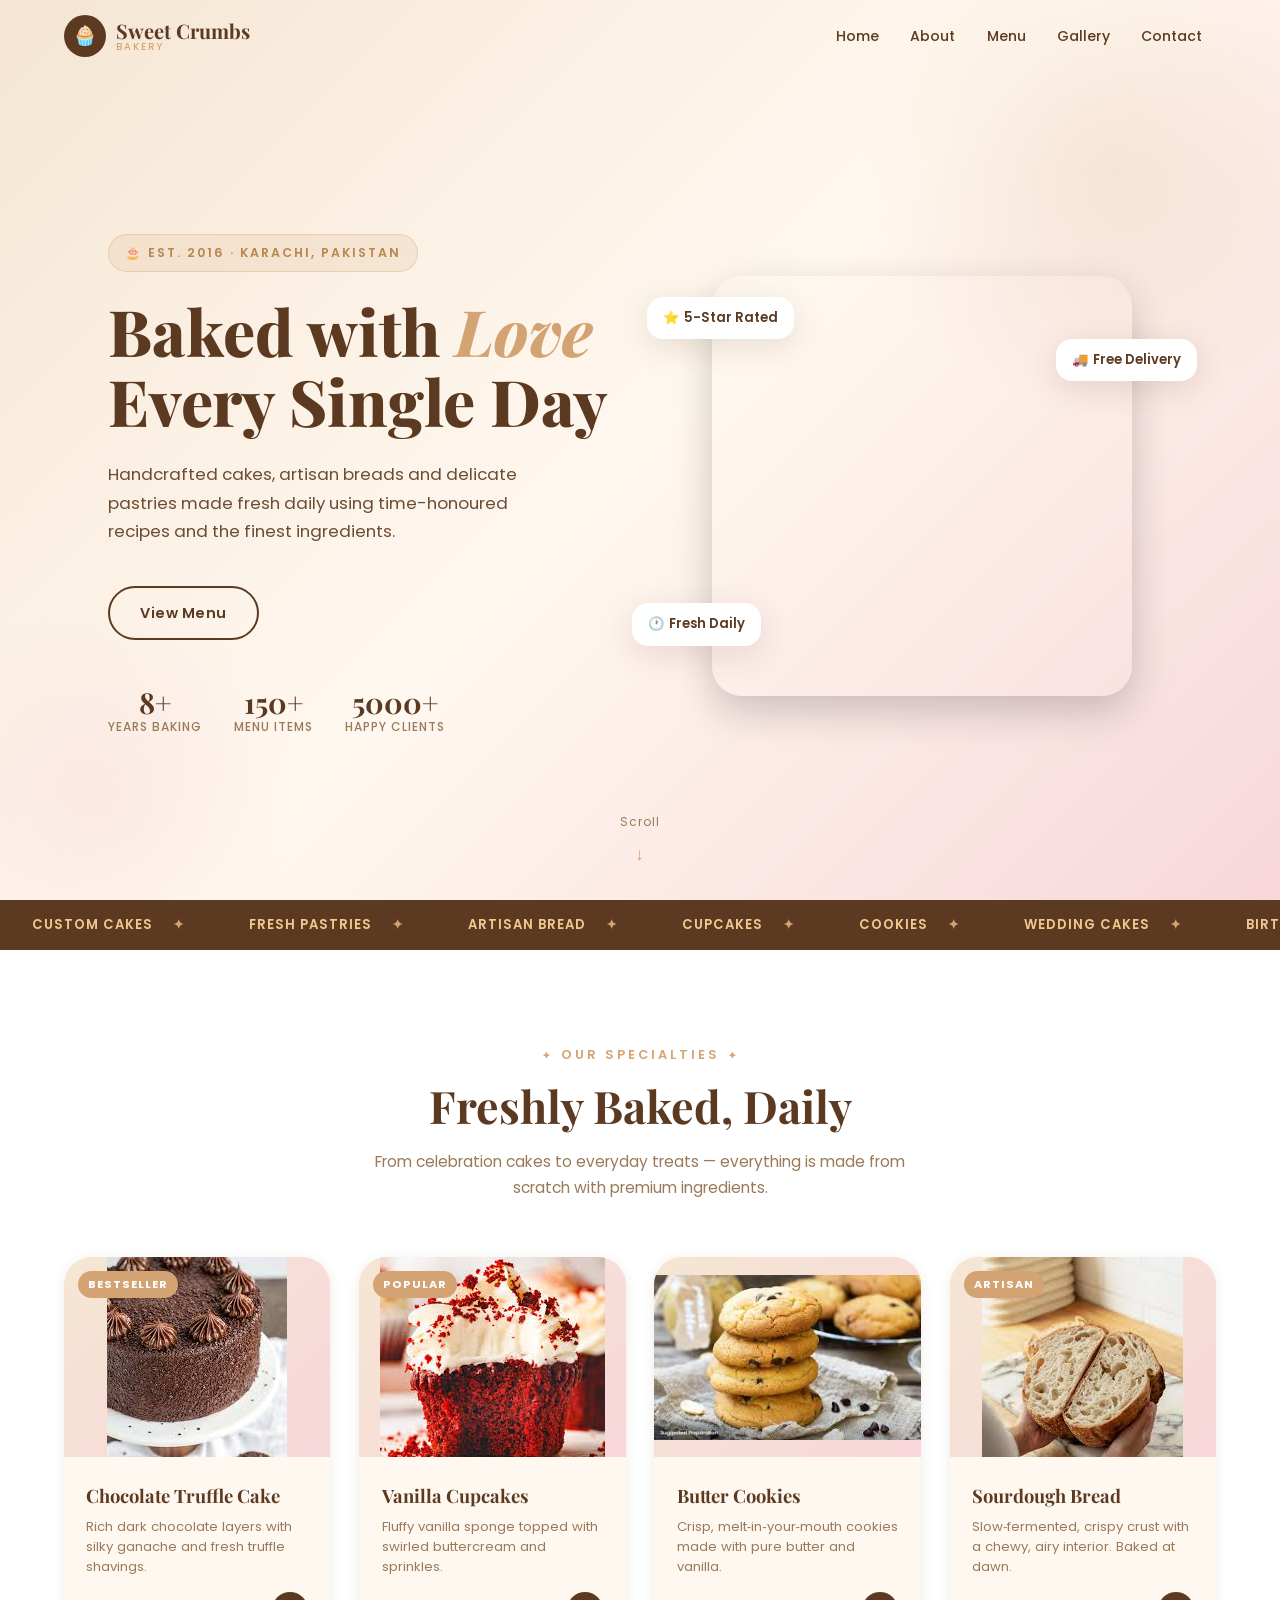
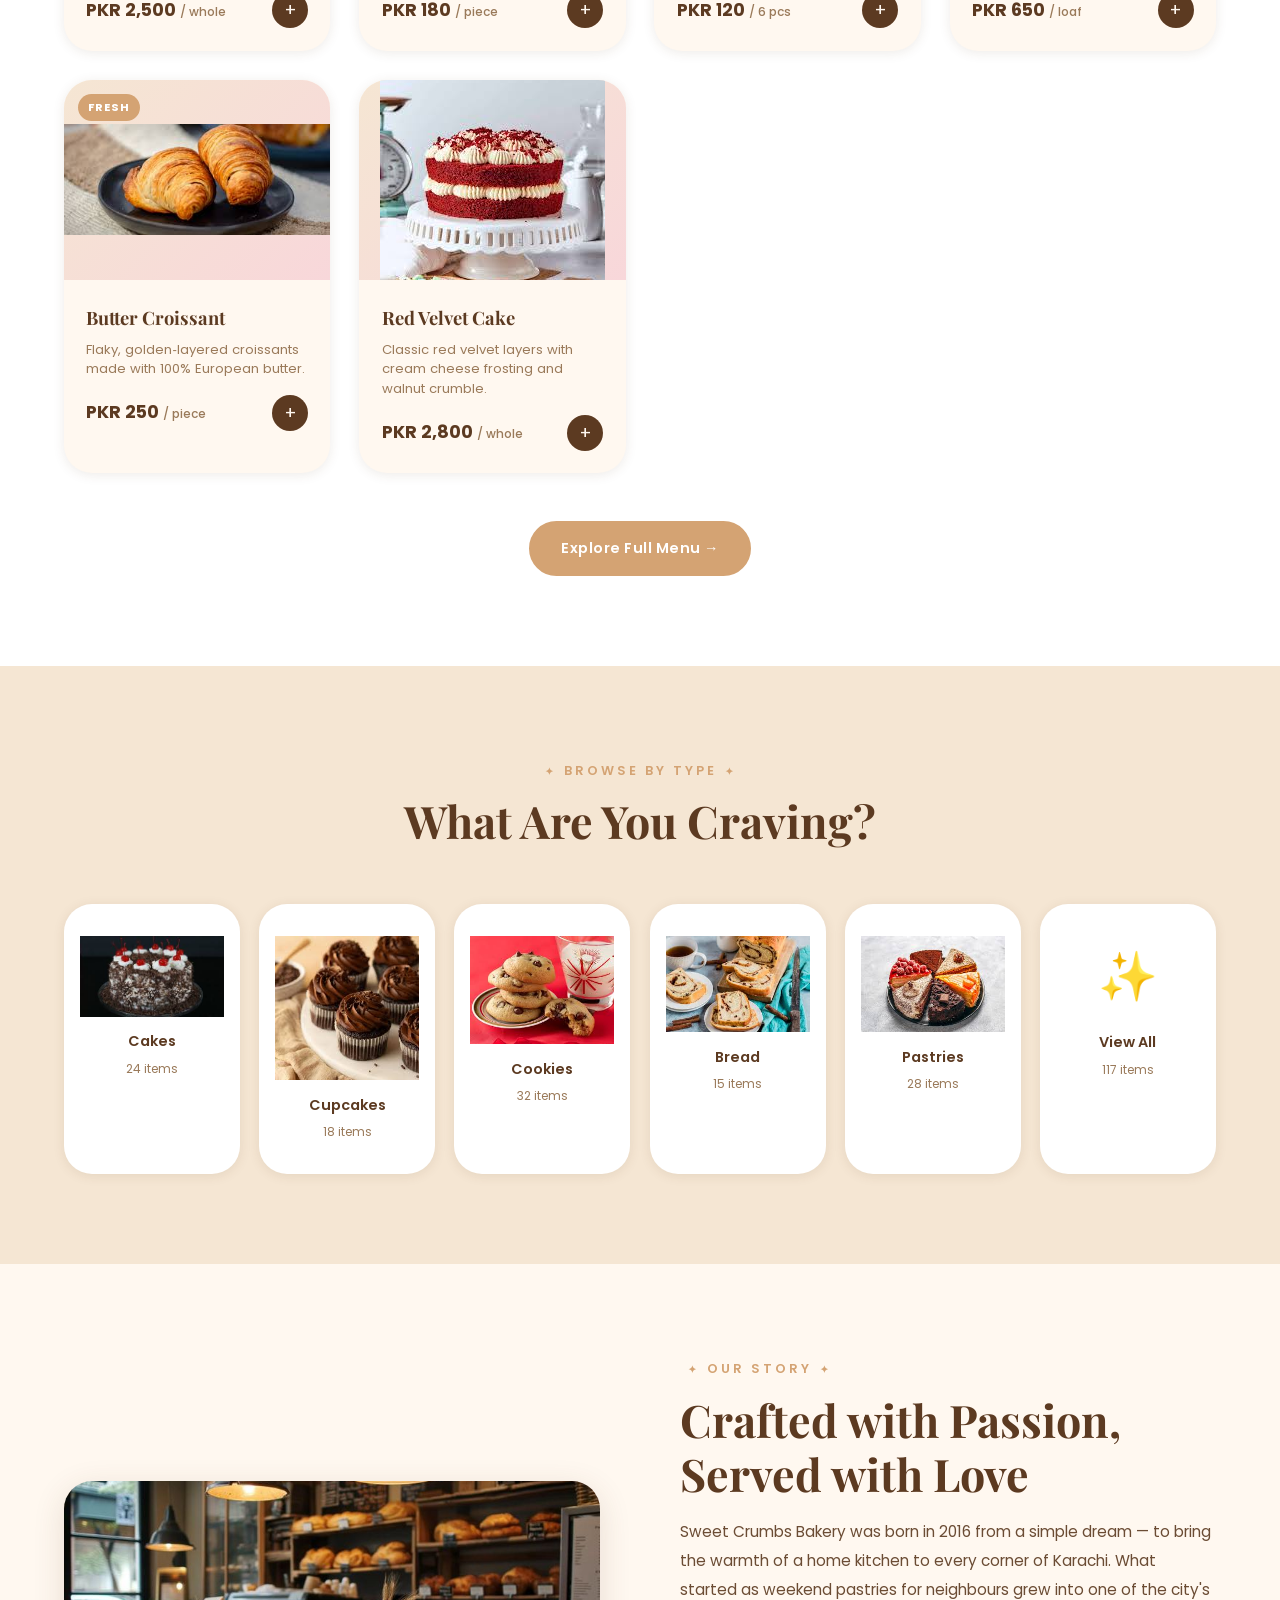
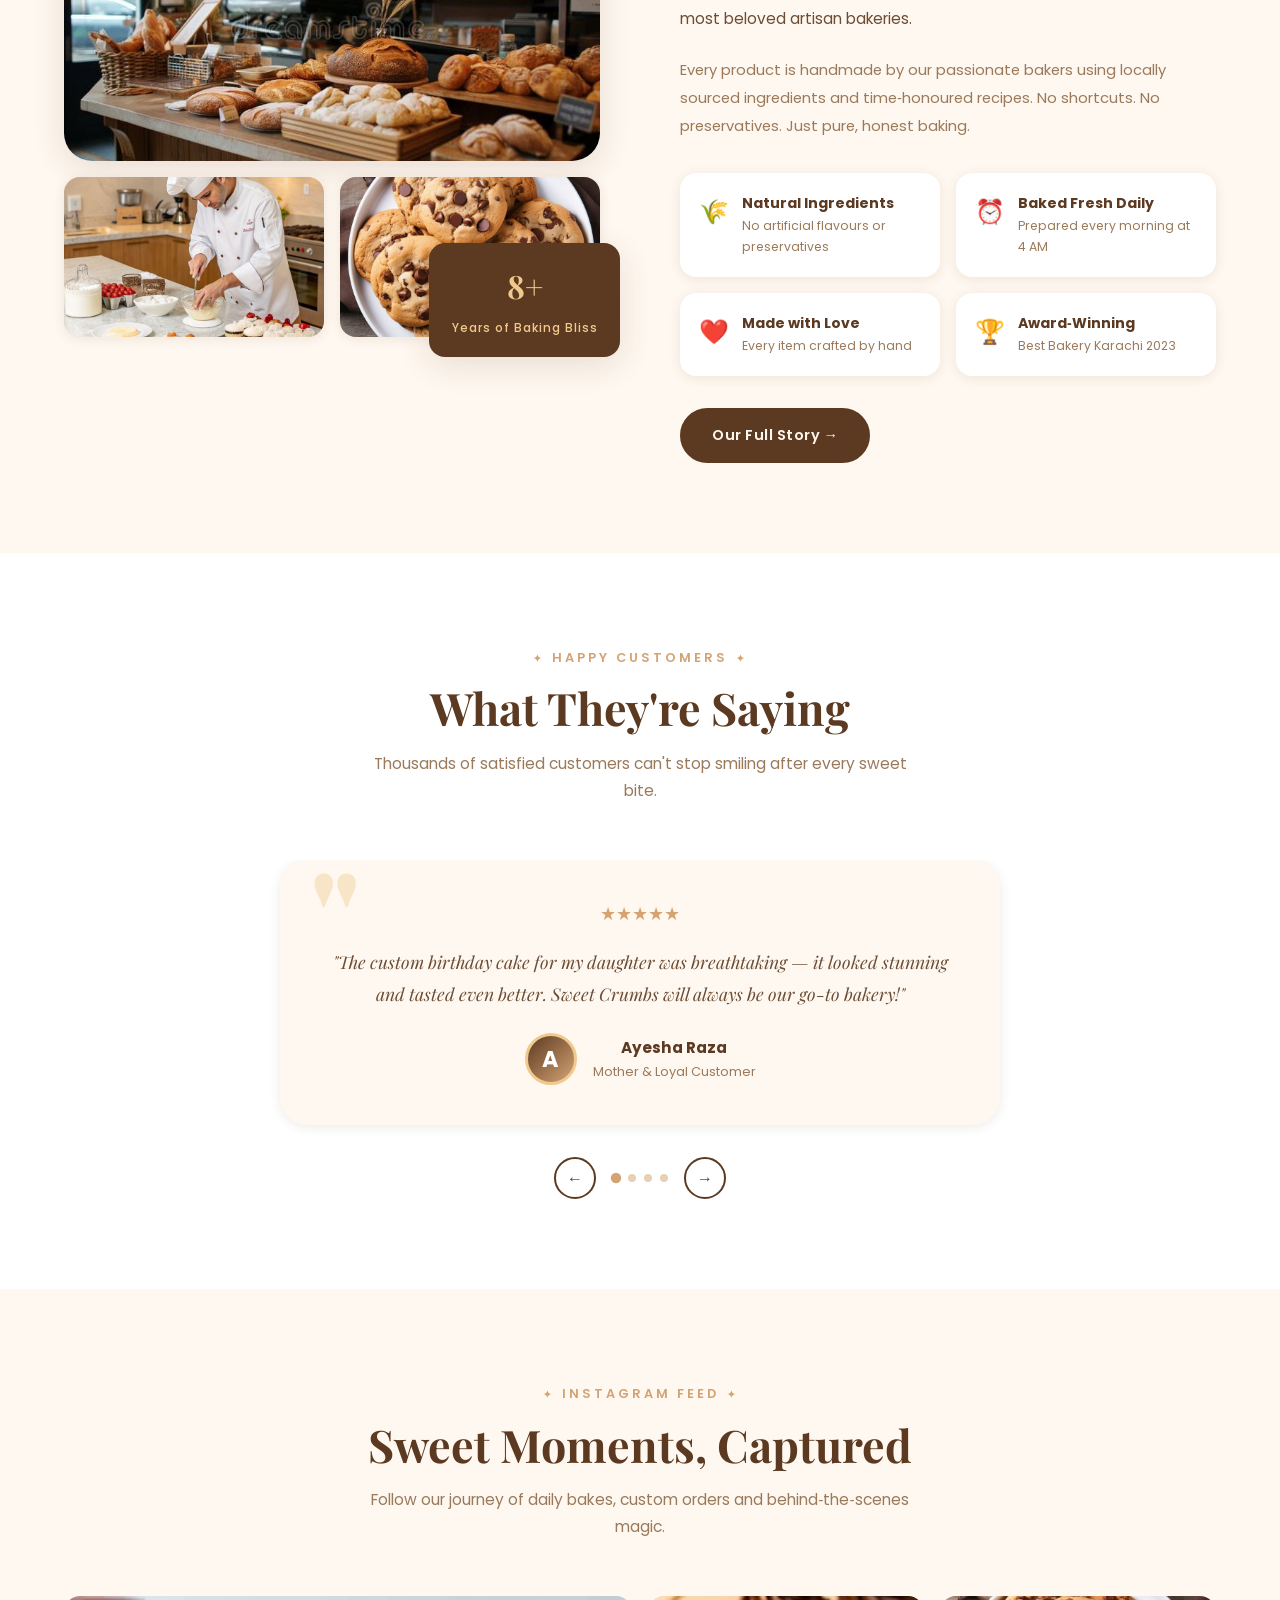
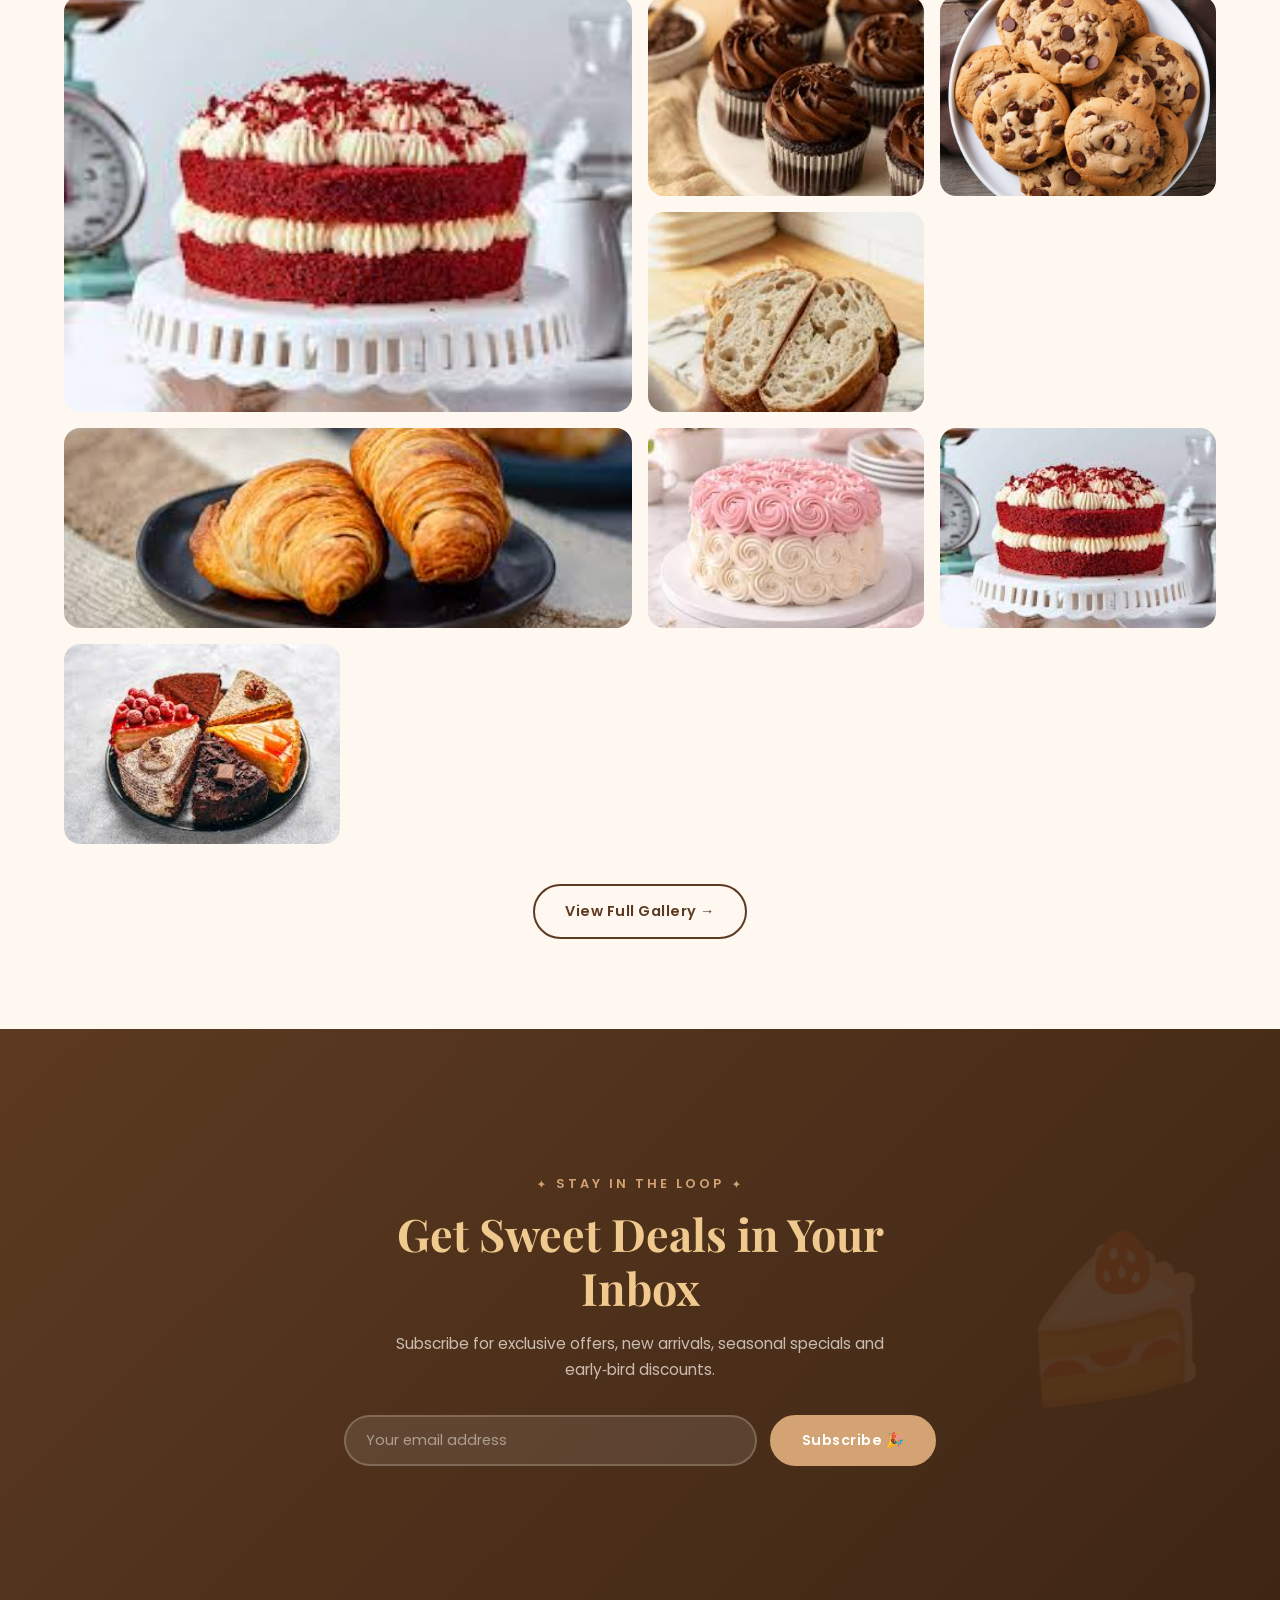
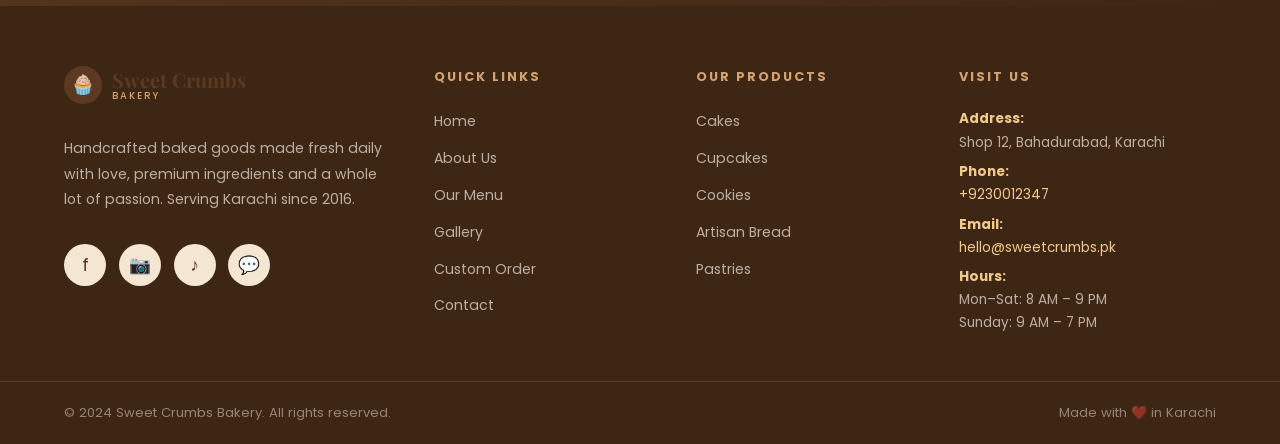
==== commit b41a8ac4: "Update index.html" ====
--- a/index.html
+++ b/index.html
@@ -594,7 +594,7 @@
           <h3 class="footer-col-title">Visit Us</h3>
           <address class="footer-hours" style="font-style:normal;">
             <p><strong>Address:</strong><br/>Shop 12, Bahadurabad, Karachi</p>
-            <p><strong>Phone:</strong><br/><a href="tel:+923001234567" style="color:var(--gold-light);">+92 300 123 4567</a></p>
+            <p><strong>Phone:</strong><br/><a href="tel:+923001234567" style="color:var(--gold-light);">+9230012347</a></p>
             <p><strong>Email:</strong><br/><a href="mailto:hello@sweetcrumbs.pk" style="color:var(--gold-light);">hello@sweetcrumbs.pk</a></p>
             <p><strong>Hours:</strong><br/>Mon–Sat: 8 AM – 9 PM<br/>Sunday: 9 AM – 7 PM</p>
           </address>
